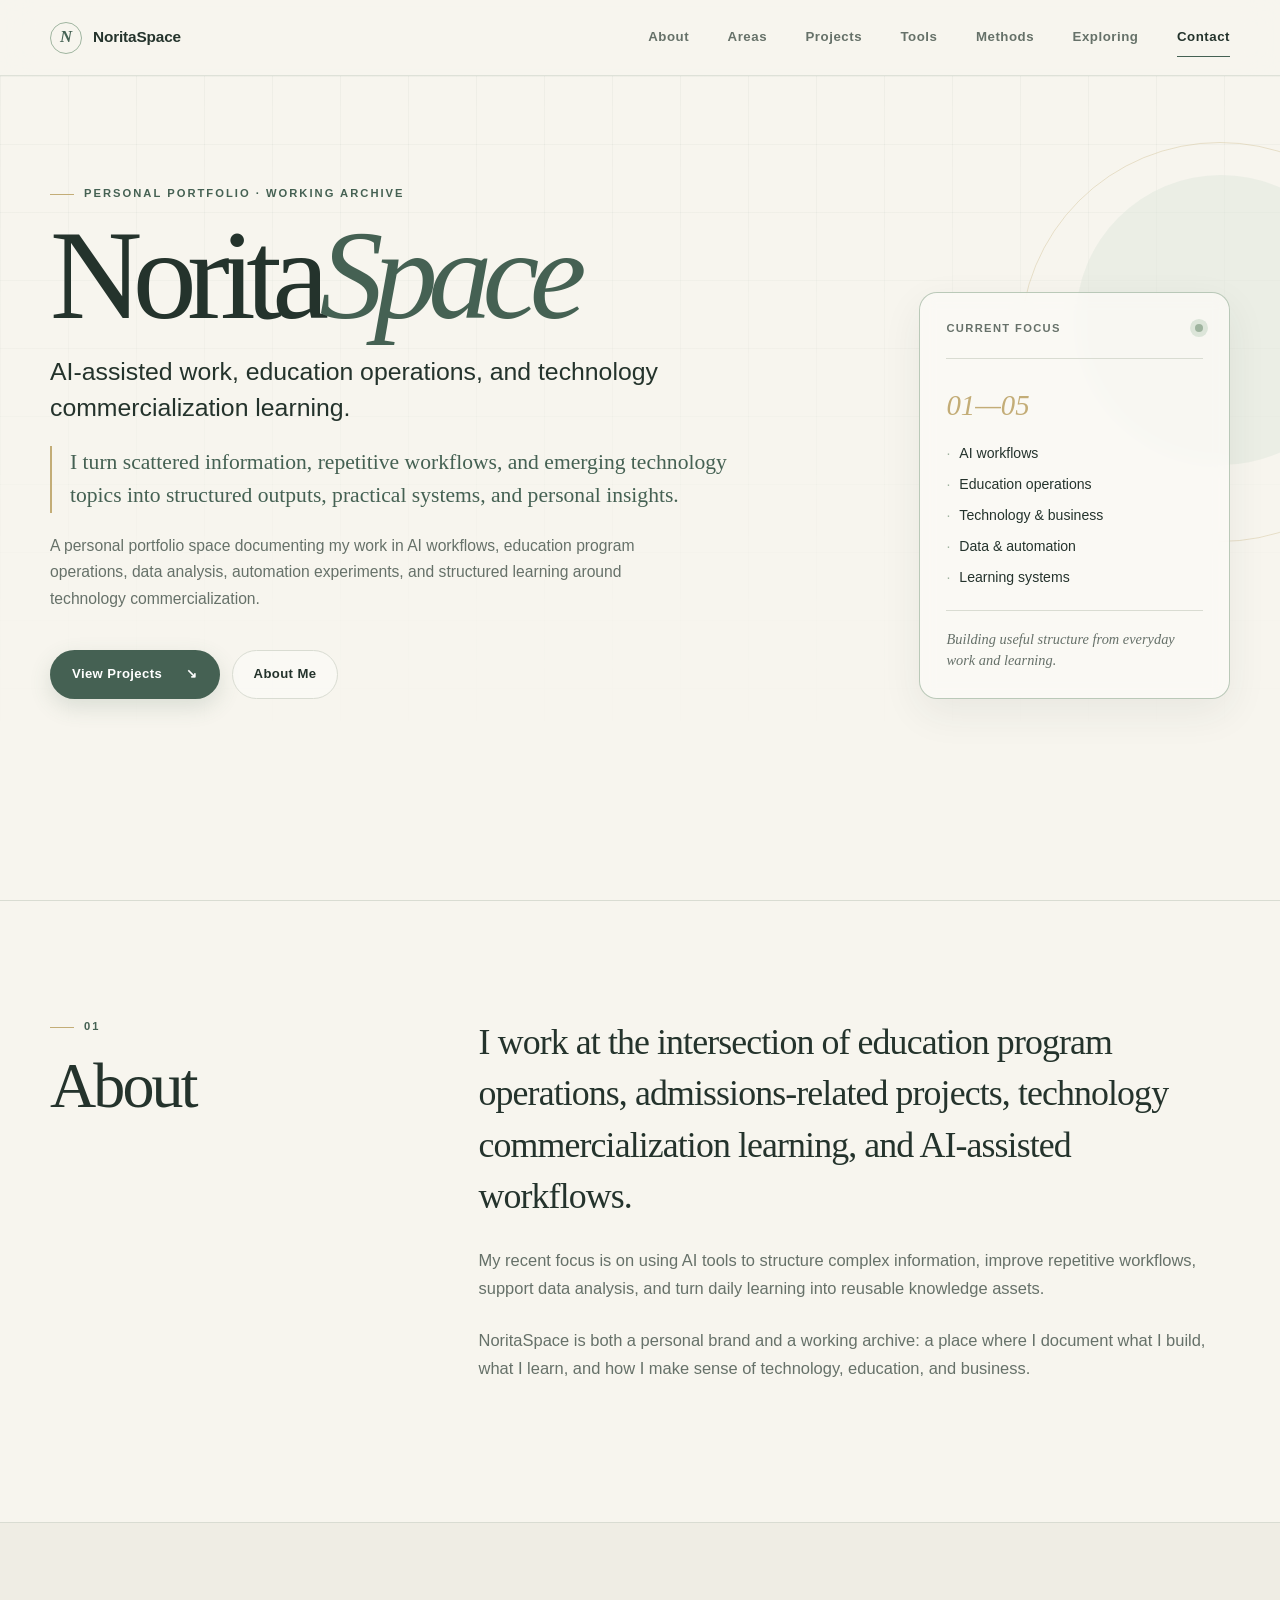
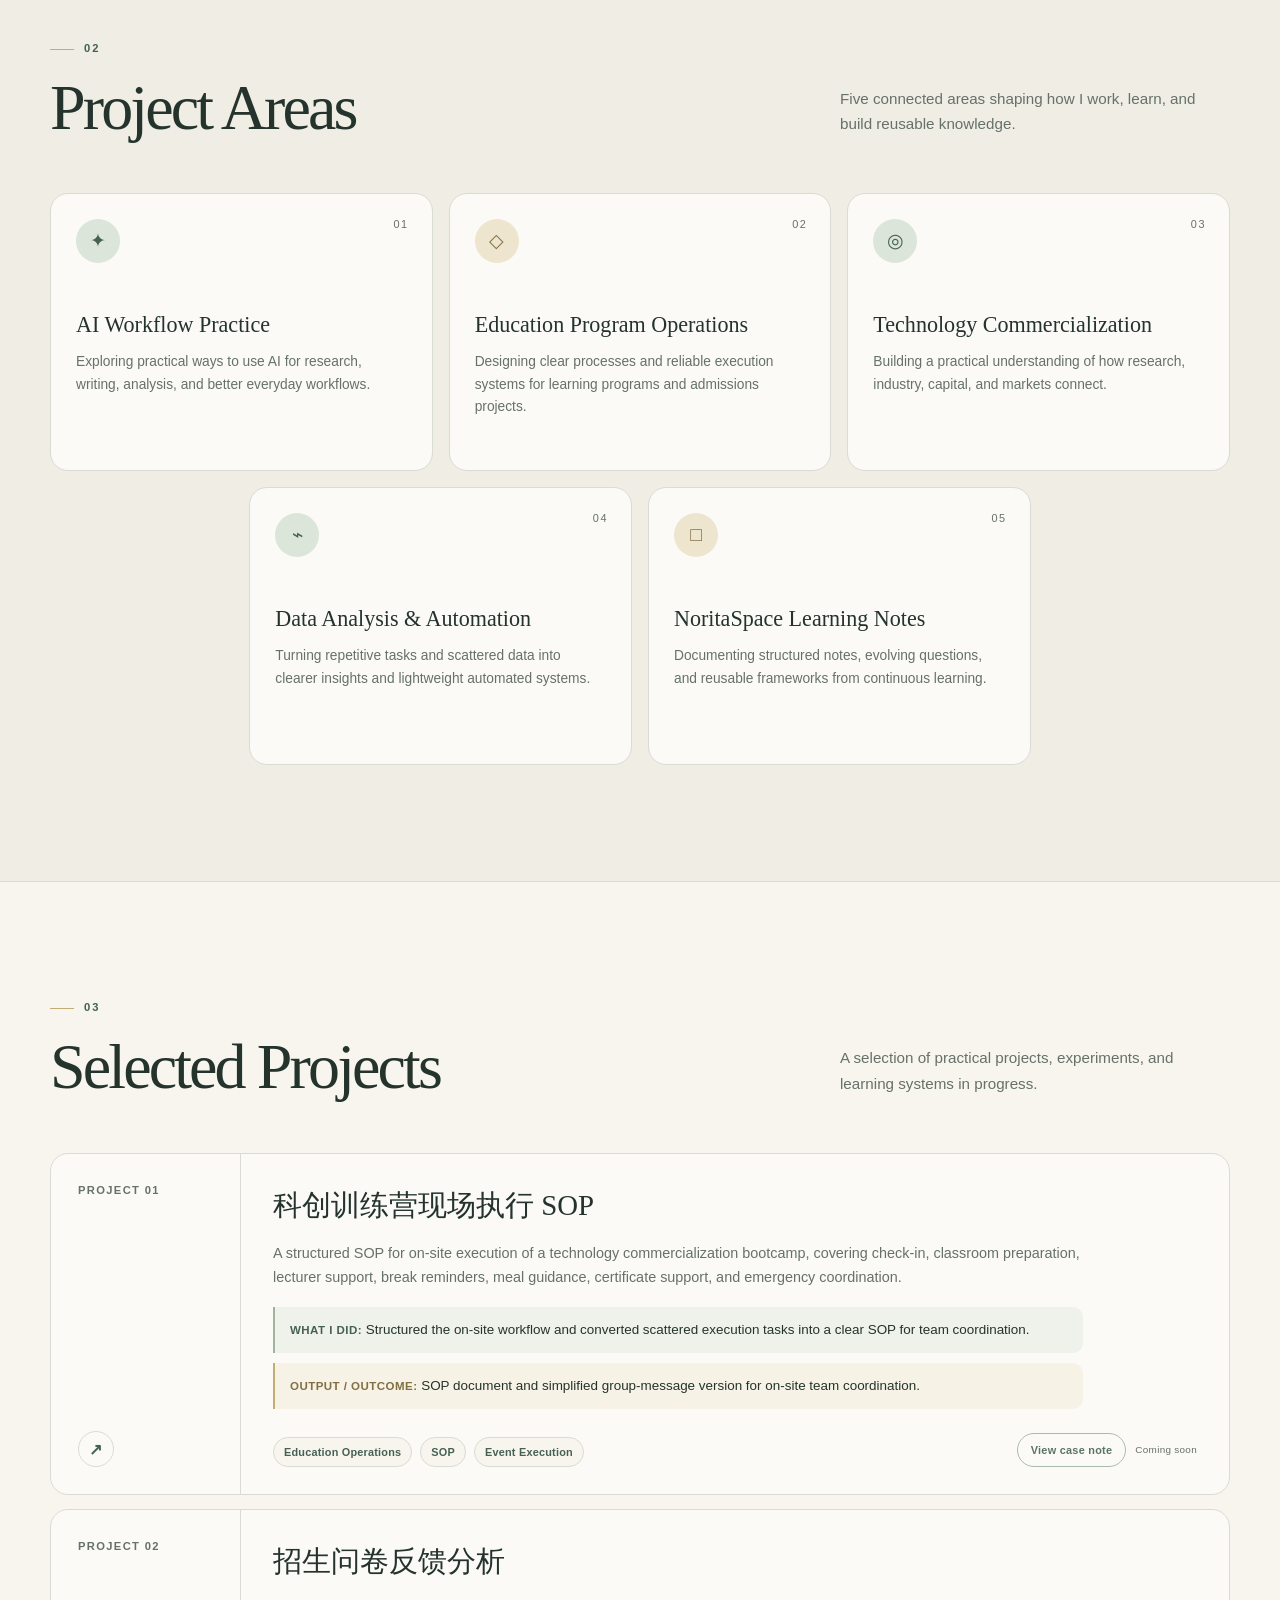
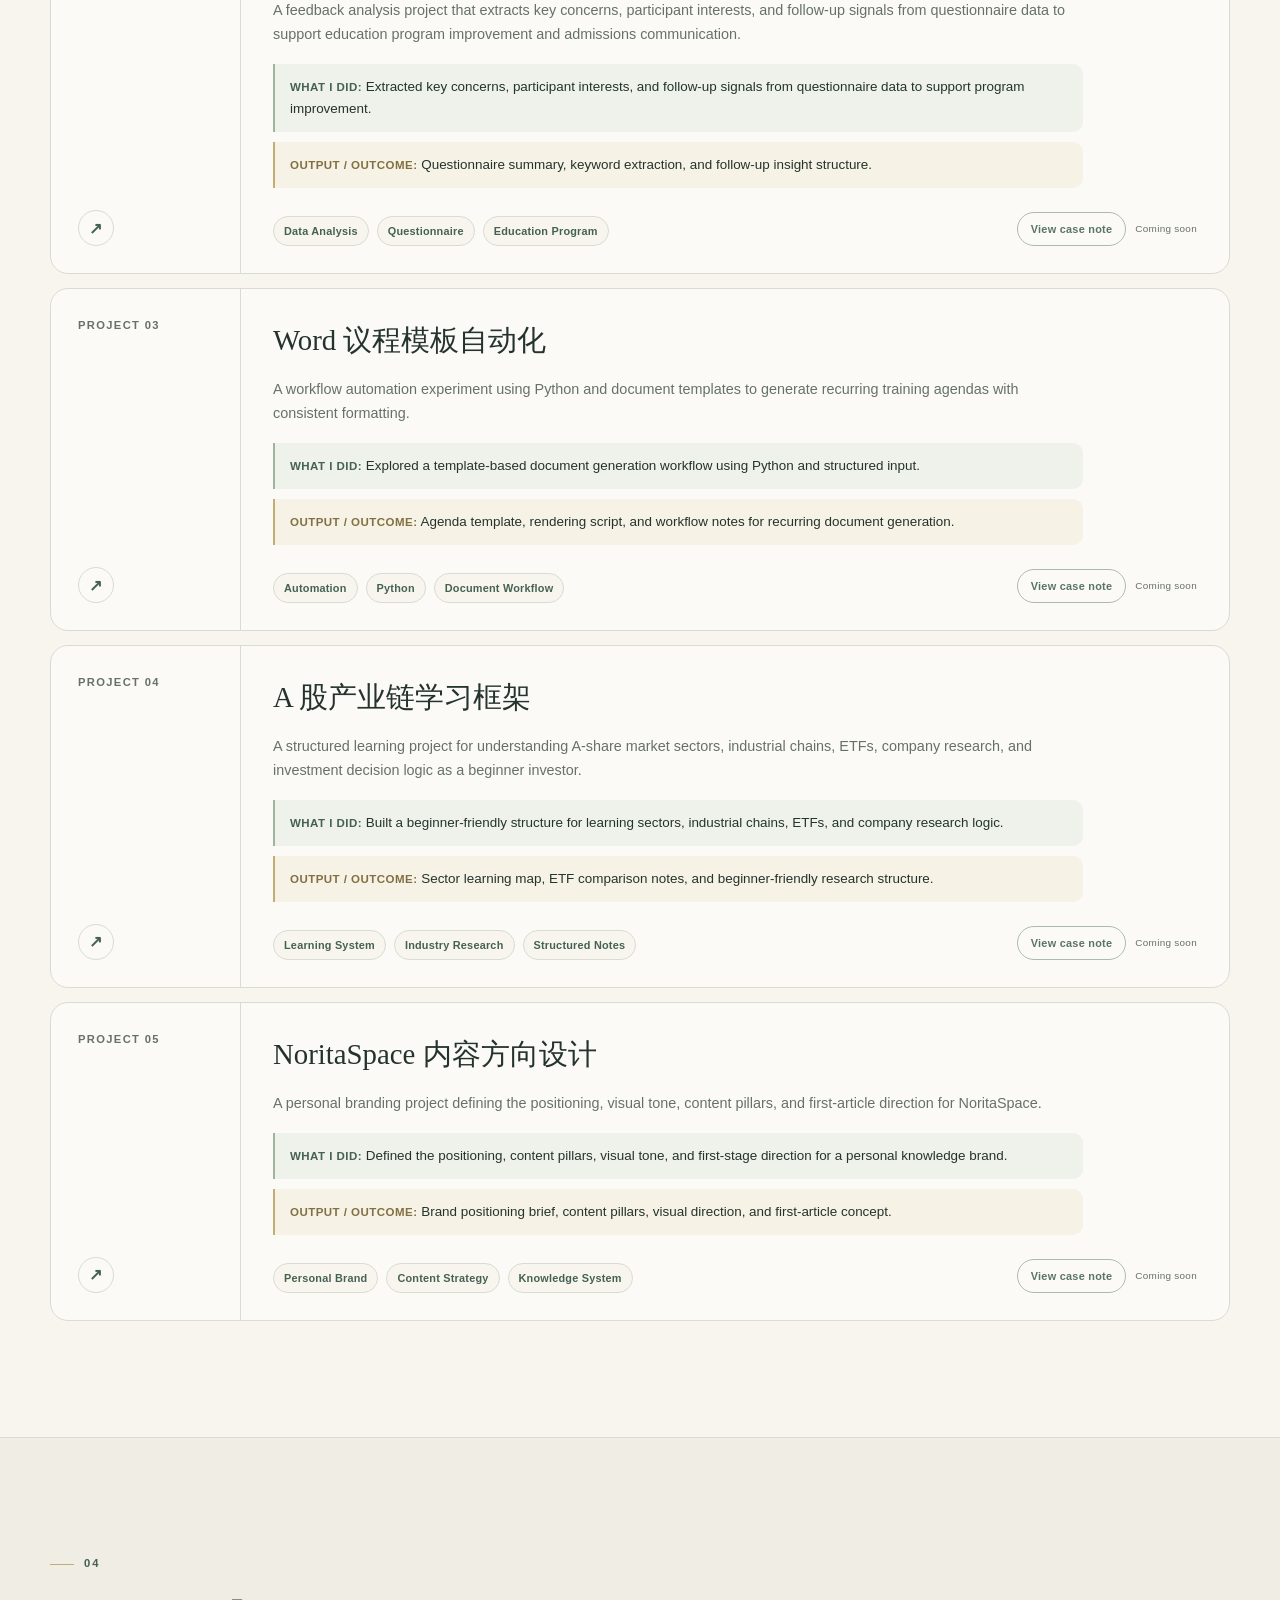
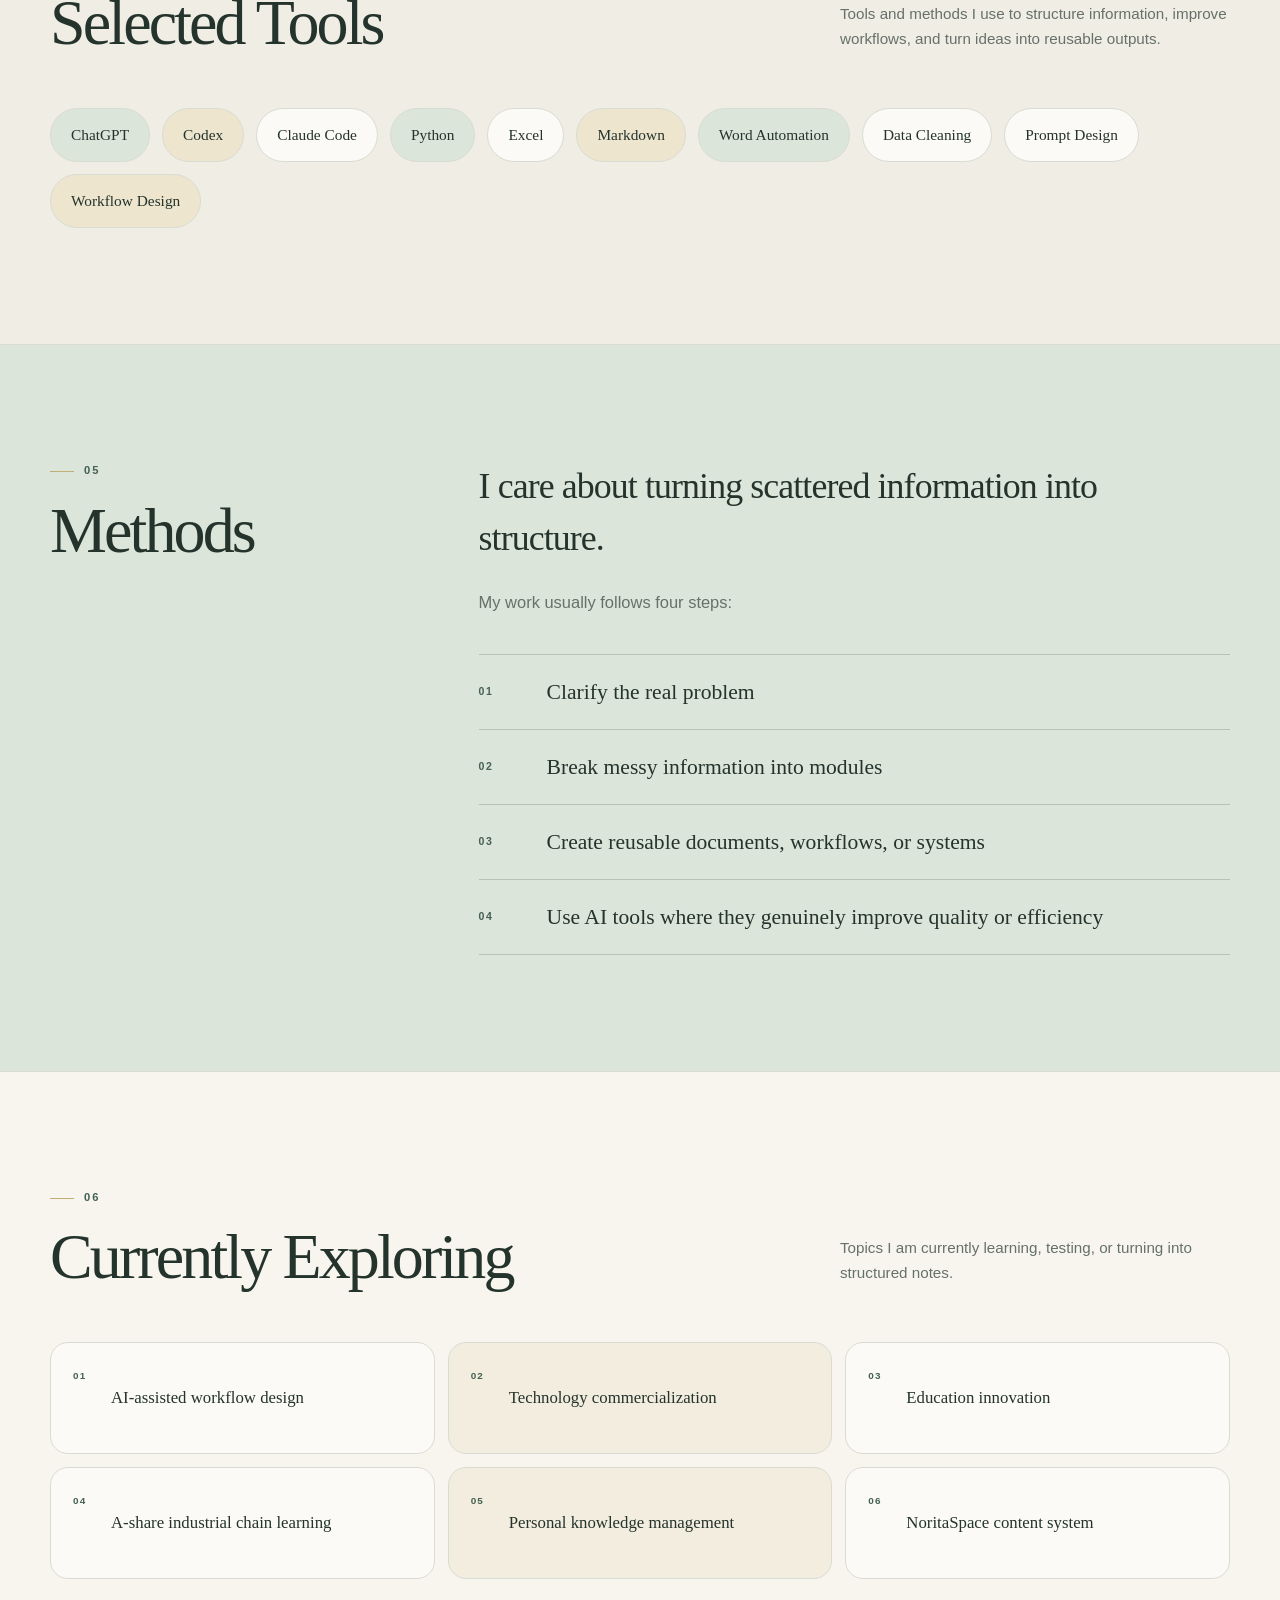
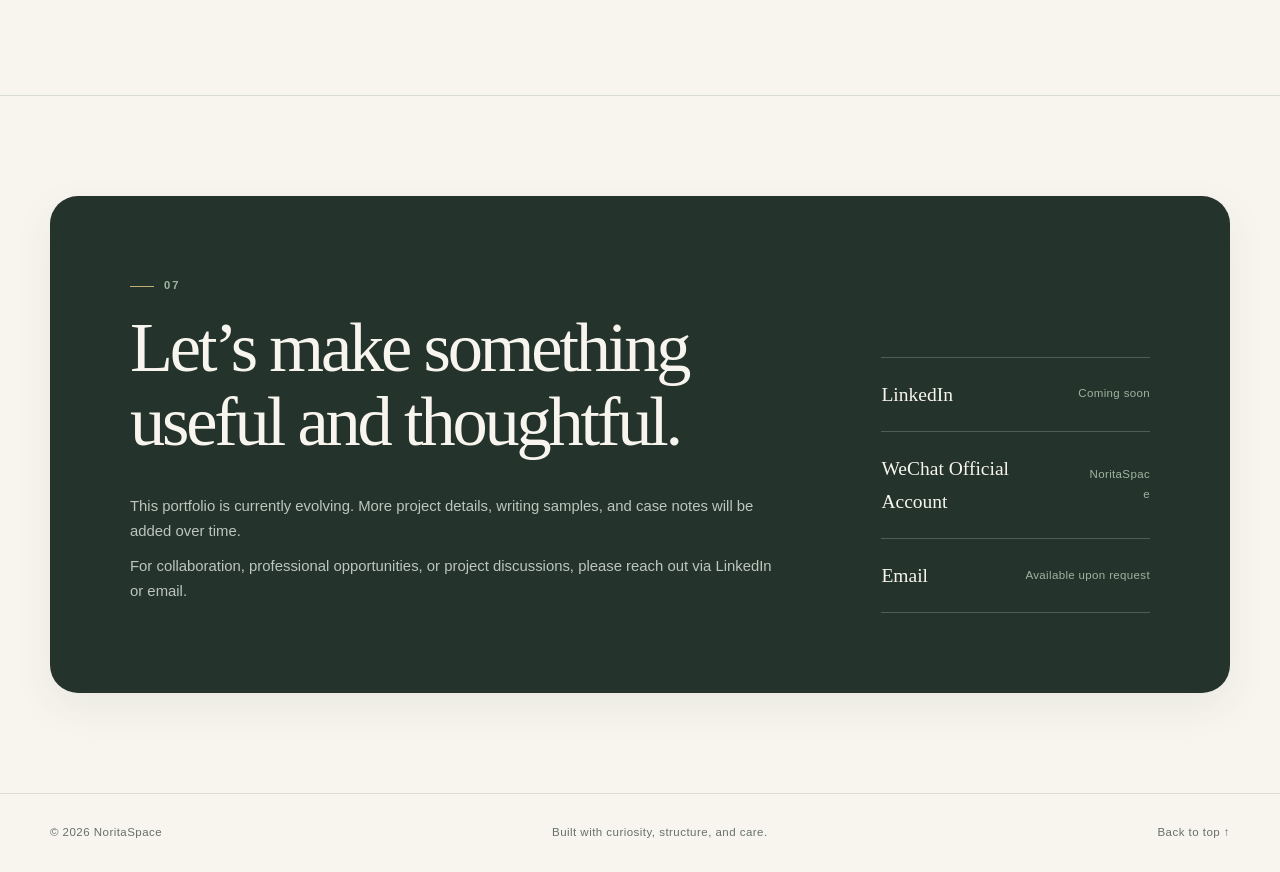
==== index.html @ c17b1f13 "Initial portfolio site" ====
<!DOCTYPE html>
<html lang="en">
<head>
  <meta charset="UTF-8">
  <meta name="viewport" content="width=device-width, initial-scale=1.0">
  <meta name="description" content="NoritaSpace is a personal portfolio website documenting AI-assisted workflows, education program operations, technology commercialization learning, data analysis, automation experiments, and structured personal learning.">

  <meta property="og:title" content="NoritaSpace | Personal Portfolio">
  <meta property="og:description" content="A personal portfolio space for AI-assisted workflows, education operations, technology commercialization learning, data analysis, and automation experiments.">
  <meta property="og:type" content="website">
  <!-- Add og:image here when a permanent social preview image is available. -->

  <meta name="twitter:card" content="summary">
  <meta name="twitter:title" content="NoritaSpace | Personal Portfolio">
  <meta name="twitter:description" content="A personal portfolio space for AI-assisted workflows, education operations, technology commercialization learning, data analysis, and automation experiments.">

  <title>NoritaSpace | Personal Portfolio</title>
  <link rel="icon" type="image/svg+xml" href="favicon.svg">
  <link rel="stylesheet" href="styles.css">
</head>
<body>
  <a class="skip-link" href="#main-content">Skip to content</a>

  <!-- Header / Navigation -->
  <header class="site-header" id="top">
    <div class="container nav-wrap">
      <a class="brand" href="#top" aria-label="NoritaSpace home">
        <span class="brand-mark" aria-hidden="true">N</span>
        <span>NoritaSpace</span>
      </a>

      <button class="nav-toggle" type="button" aria-expanded="false" aria-controls="site-nav">
        <span class="sr-only">Toggle navigation</span>
        <span></span><span></span><span></span>
      </button>

      <nav class="site-nav" id="site-nav" aria-label="Primary navigation">
        <a href="#about">About</a>
        <a href="#areas">Areas</a>
        <a href="#projects">Projects</a>
        <a href="#tools">Tools</a>
        <a href="#methods">Methods</a>
        <a href="#exploring">Exploring</a>
        <a href="#contact">Contact</a>
      </nav>
    </div>
  </header>

  <main id="main-content">
    <!-- Hero -->
    <section class="hero section-shell" aria-labelledby="hero-title">
      <div class="hero-decoration hero-decoration-one" aria-hidden="true"></div>
      <div class="hero-decoration hero-decoration-two" aria-hidden="true"></div>
      <div class="container hero-grid">
        <div class="hero-copy">
          <p class="eyebrow">Personal portfolio · Working archive</p>
          <h1 id="hero-title">Norita<span>Space</span></h1>
          <p class="hero-subtitle">AI-assisted work, education operations, and technology commercialization learning.</p>
          <p class="hero-statement">I turn scattered information, repetitive workflows, and emerging technology topics into structured outputs, practical systems, and personal insights.</p>
          <p class="hero-intro">A personal portfolio space documenting my work in AI workflows, education program operations, data analysis, automation experiments, and structured learning around technology commercialization.</p>
          <div class="hero-actions">
            <a class="button button-primary" href="#projects">View Projects <span aria-hidden="true">↘</span></a>
            <a class="button button-secondary" href="#about">About Me</a>
          </div>
        </div>

        <aside class="hero-note" aria-label="Current focus">
          <div class="note-topline">
            <span>Current focus</span>
            <span class="status-dot" aria-hidden="true"></span>
          </div>
          <p class="note-number">01—05</p>
          <div class="focus-list">
            <span>AI workflows</span>
            <span>Education operations</span>
            <span>Technology & business</span>
            <span>Data & automation</span>
            <span>Learning systems</span>
          </div>
          <p class="note-caption">Building useful structure from everyday work and learning.</p>
        </aside>
      </div>
    </section>

    <!-- About -->
    <section class="section section-about" id="about" aria-labelledby="about-title">
      <div class="container section-grid">
        <div class="section-heading">
          <p class="section-index">01</p>
          <h2 id="about-title">About</h2>
        </div>
        <div class="about-copy content-copy">
          <p class="lead">I work at the intersection of education program operations, admissions-related projects, technology commercialization learning, and AI-assisted workflows.</p>
          <p>My recent focus is on using AI tools to structure complex information, improve repetitive workflows, support data analysis, and turn daily learning into reusable knowledge assets.</p>
          <p>NoritaSpace is both a personal brand and a working archive: a place where I document what I build, what I learn, and how I make sense of technology, education, and business.</p>
        </div>
      </div>
    </section>

    <!-- Project Areas -->
    <section class="section section-tinted" id="areas" aria-labelledby="areas-title">
      <div class="container">
        <div class="section-heading section-heading-row">
          <div>
            <p class="section-index">02</p>
            <h2 id="areas-title">Project Areas</h2>
          </div>
          <p class="section-summary">Five connected areas shaping how I work, learn, and build reusable knowledge.</p>
        </div>

        <div class="area-grid">
          <article class="area-card">
            <span class="area-number">01</span>
            <div class="area-icon" aria-hidden="true">✦</div>
            <h3>AI Workflow Practice</h3>
            <p>Exploring practical ways to use AI for research, writing, analysis, and better everyday workflows.</p>
          </article>
          <article class="area-card">
            <span class="area-number">02</span>
            <div class="area-icon" aria-hidden="true">◇</div>
            <h3>Education Program Operations</h3>
            <p>Designing clear processes and reliable execution systems for learning programs and admissions projects.</p>
          </article>
          <article class="area-card">
            <span class="area-number">03</span>
            <div class="area-icon" aria-hidden="true">◎</div>
            <h3>Technology Commercialization</h3>
            <p>Building a practical understanding of how research, industry, capital, and markets connect.</p>
          </article>
          <article class="area-card">
            <span class="area-number">04</span>
            <div class="area-icon" aria-hidden="true">⌁</div>
            <h3>Data Analysis &amp; Automation</h3>
            <p>Turning repetitive tasks and scattered data into clearer insights and lightweight automated systems.</p>
          </article>
          <article class="area-card area-card-wide">
            <span class="area-number">05</span>
            <div class="area-icon" aria-hidden="true">□</div>
            <h3>NoritaSpace Learning Notes</h3>
            <p>Documenting structured notes, evolving questions, and reusable frameworks from continuous learning.</p>
          </article>
        </div>
      </div>
    </section>

    <!-- Selected Projects -->
    <section class="section" id="projects" aria-labelledby="projects-title">
      <div class="container">
        <div class="section-heading section-heading-row">
          <div>
            <p class="section-index">03</p>
            <h2 id="projects-title">Selected Projects</h2>
          </div>
          <p class="section-summary">A selection of practical projects, experiments, and learning systems in progress.</p>
        </div>

        <div class="project-list">
          <article class="project-card">
            <div class="project-meta">
              <span>Project 01</span>
              <span class="project-symbol" aria-hidden="true">↗</span>
            </div>
            <div class="project-body">
              <h3 lang="zh-CN">科创训练营现场执行 SOP</h3>
              <p>A structured SOP for on-site execution of a technology commercialization bootcamp, covering check-in, classroom preparation, lecturer support, break reminders, meal guidance, certificate support, and emergency coordination.</p>
              <p class="project-contribution"><strong>What I did:</strong> Structured the on-site workflow and converted scattered execution tasks into a clear SOP for team coordination.</p>
              <p class="project-outcome"><strong>Output / Outcome:</strong> SOP document and simplified group-message version for on-site team coordination.</p>
              <div class="project-footer">
                <ul class="tag-list" aria-label="Project tags">
                  <li>Education Operations</li><li>SOP</li><li>Event Execution</li>
                </ul>
                <div class="case-note-action">
                  <button class="case-note-link" type="button" disabled>View case note</button>
                  <span>Coming soon</span>
                </div>
              </div>
            </div>
          </article>

          <article class="project-card">
            <div class="project-meta">
              <span>Project 02</span>
              <span class="project-symbol" aria-hidden="true">↗</span>
            </div>
            <div class="project-body">
              <h3 lang="zh-CN">招生问卷反馈分析</h3>
              <p>A feedback analysis project that extracts key concerns, participant interests, and follow-up signals from questionnaire data to support education program improvement and admissions communication.</p>
              <p class="project-contribution"><strong>What I did:</strong> Extracted key concerns, participant interests, and follow-up signals from questionnaire data to support program improvement.</p>
              <p class="project-outcome"><strong>Output / Outcome:</strong> Questionnaire summary, keyword extraction, and follow-up insight structure.</p>
              <div class="project-footer">
                <ul class="tag-list" aria-label="Project tags">
                  <li>Data Analysis</li><li>Questionnaire</li><li>Education Program</li>
                </ul>
                <div class="case-note-action">
                  <button class="case-note-link" type="button" disabled>View case note</button>
                  <span>Coming soon</span>
                </div>
              </div>
            </div>
          </article>

          <article class="project-card">
            <div class="project-meta">
              <span>Project 03</span>
              <span class="project-symbol" aria-hidden="true">↗</span>
            </div>
            <div class="project-body">
              <h3 lang="zh-CN">Word 议程模板自动化</h3>
              <p>A workflow automation experiment using Python and document templates to generate recurring training agendas with consistent formatting.</p>
              <p class="project-contribution"><strong>What I did:</strong> Explored a template-based document generation workflow using Python and structured input.</p>
              <p class="project-outcome"><strong>Output / Outcome:</strong> Agenda template, rendering script, and workflow notes for recurring document generation.</p>
              <div class="project-footer">
                <ul class="tag-list" aria-label="Project tags">
                  <li>Automation</li><li>Python</li><li>Document Workflow</li>
                </ul>
                <div class="case-note-action">
                  <button class="case-note-link" type="button" disabled>View case note</button>
                  <span>Coming soon</span>
                </div>
              </div>
            </div>
          </article>

          <article class="project-card">
            <div class="project-meta">
              <span>Project 04</span>
              <span class="project-symbol" aria-hidden="true">↗</span>
            </div>
            <div class="project-body">
              <h3 lang="zh-CN">A 股产业链学习框架</h3>
              <p>A structured learning project for understanding A-share market sectors, industrial chains, ETFs, company research, and investment decision logic as a beginner investor.</p>
              <p class="project-contribution"><strong>What I did:</strong> Built a beginner-friendly structure for learning sectors, industrial chains, ETFs, and company research logic.</p>
              <p class="project-outcome"><strong>Output / Outcome:</strong> Sector learning map, ETF comparison notes, and beginner-friendly research structure.</p>
              <div class="project-footer">
                <ul class="tag-list" aria-label="Project tags">
                  <li>Learning System</li><li>Industry Research</li><li>Structured Notes</li>
                </ul>
                <div class="case-note-action">
                  <button class="case-note-link" type="button" disabled>View case note</button>
                  <span>Coming soon</span>
                </div>
              </div>
            </div>
          </article>

          <article class="project-card">
            <div class="project-meta">
              <span>Project 05</span>
              <span class="project-symbol" aria-hidden="true">↗</span>
            </div>
            <div class="project-body">
              <h3 lang="zh-CN">NoritaSpace 内容方向设计</h3>
              <p>A personal branding project defining the positioning, visual tone, content pillars, and first-article direction for NoritaSpace.</p>
              <p class="project-contribution"><strong>What I did:</strong> Defined the positioning, content pillars, visual tone, and first-stage direction for a personal knowledge brand.</p>
              <p class="project-outcome"><strong>Output / Outcome:</strong> Brand positioning brief, content pillars, visual direction, and first-article concept.</p>
              <div class="project-footer">
                <ul class="tag-list" aria-label="Project tags">
                  <li>Personal Brand</li><li>Content Strategy</li><li>Knowledge System</li>
                </ul>
                <div class="case-note-action">
                  <button class="case-note-link" type="button" disabled>View case note</button>
                  <span>Coming soon</span>
                </div>
              </div>
            </div>
          </article>
        </div>
      </div>
    </section>

    <!-- Selected Tools -->
    <section class="section section-tools" id="tools" aria-labelledby="tools-title">
      <div class="container">
        <div class="section-heading section-heading-row">
          <div>
            <p class="section-index">04</p>
            <h2 id="tools-title">Selected Tools</h2>
          </div>
          <p class="section-summary">Tools and methods I use to structure information, improve workflows, and turn ideas into reusable outputs.</p>
        </div>

        <ul class="tools-grid" aria-label="Selected tools and methods">
          <li>ChatGPT</li>
          <li>Codex</li>
          <li>Claude Code</li>
          <li>Python</li>
          <li>Excel</li>
          <li>Markdown</li>
          <li>Word Automation</li>
          <li>Data Cleaning</li>
          <li>Prompt Design</li>
          <li>Workflow Design</li>
        </ul>
      </div>
    </section>

    <!-- Methods -->
    <section class="section section-methods" id="methods" aria-labelledby="methods-title">
      <div class="container section-grid">
        <div class="section-heading">
          <p class="section-index">05</p>
          <h2 id="methods-title">Methods</h2>
        </div>
        <div>
          <div class="methods-intro content-copy">
            <p class="lead">I care about turning scattered information into structure.</p>
            <p>My work usually follows four steps:</p>
          </div>
          <ol class="method-list">
            <li><span class="method-number">01</span><span>Clarify the real problem</span></li>
            <li><span class="method-number">02</span><span>Break messy information into modules</span></li>
            <li><span class="method-number">03</span><span>Create reusable documents, workflows, or systems</span></li>
            <li><span class="method-number">04</span><span>Use AI tools where they genuinely improve quality or efficiency</span></li>
          </ol>
        </div>
      </div>
    </section>

    <!-- Currently Exploring -->
    <section class="section section-exploring" id="exploring" aria-labelledby="exploring-title">
      <div class="container">
        <div class="section-heading section-heading-row">
          <div>
            <p class="section-index">06</p>
            <h2 id="exploring-title">Currently Exploring</h2>
          </div>
          <p class="section-summary">Topics I am currently learning, testing, or turning into structured notes.</p>
        </div>

        <ul class="exploring-grid" aria-label="Topics currently being explored">
          <li><span aria-hidden="true">01</span>AI-assisted workflow design</li>
          <li><span aria-hidden="true">02</span>Technology commercialization</li>
          <li><span aria-hidden="true">03</span>Education innovation</li>
          <li><span aria-hidden="true">04</span>A-share industrial chain learning</li>
          <li><span aria-hidden="true">05</span>Personal knowledge management</li>
          <li><span aria-hidden="true">06</span>NoritaSpace content system</li>
        </ul>
      </div>
    </section>

    <!-- Contact -->
    <section class="section section-contact" id="contact" aria-labelledby="contact-title">
      <div class="container contact-card">
        <div class="contact-copy">
          <p class="section-index">07</p>
          <h2 id="contact-title">Let’s make something<br>useful and thoughtful.</h2>
          <p>This portfolio is currently evolving. More project details, writing samples, and case notes will be added over time.</p>
          <p>For collaboration, professional opportunities, or project discussions, please reach out via LinkedIn or email.</p>
        </div>
        <div class="contact-details" aria-label="Contact details">
          <div class="contact-detail">
            <span>LinkedIn</span><span>Coming soon</span>
          </div>
          <div class="contact-detail">
            <span>WeChat Official Account</span><span>NoritaSpace</span>
          </div>
          <div class="contact-detail">
            <span>Email</span><span>Available upon request</span>
          </div>
        </div>
      </div>
    </section>
  </main>

  <footer class="site-footer">
    <div class="container footer-inner">
      <p>© <span id="current-year"></span> NoritaSpace</p>
      <p>Built with curiosity, structure, and care.</p>
      <a href="#top">Back to top ↑</a>
    </div>
  </footer>

  <script src="script.js"></script>
</body>
</html>
---- styles.css ----
:root {
  --color-paper: #f7f5ee;
  --color-paper-deep: #efede4;
  --color-card: #fbfaf6;
  --color-ink: #24332c;
  --color-muted: #667169;
  --color-line: #d9dcd2;
  --color-green: #9fb49f;
  --color-green-soft: #dce5d9;
  --color-green-deep: #456153;
  --color-gold: #c3ad77;
  --color-gold-soft: #eee5cf;
  --color-white: #ffffff;
  --shadow-soft: 0 14px 40px rgba(45, 60, 50, 0.07);
  --shadow-hover: 0 20px 48px rgba(45, 60, 50, 0.12);
  --radius-sm: 10px;
  --radius-md: 18px;
  --radius-lg: 28px;
  --container: 1180px;
  --header-height: 76px;
  --font-sans: Inter, "Avenir Next", Avenir, "Segoe UI", "PingFang SC", "Microsoft YaHei", sans-serif;
  --font-serif: Georgia, "Times New Roman", "Songti SC", serif;
}

*,
*::before,
*::after {
  box-sizing: border-box;
}

html {
  scroll-behavior: smooth;
  scroll-padding-top: calc(var(--header-height) + 20px);
}

body {
  margin: 0;
  color: var(--color-ink);
  background: var(--color-paper);
  font-family: var(--font-sans);
  font-size: 16px;
  line-height: 1.7;
  -webkit-font-smoothing: antialiased;
}

body.nav-open {
  overflow: hidden;
}

a {
  color: inherit;
  text-decoration: none;
}

button,
a {
  -webkit-tap-highlight-color: transparent;
}

p,
h1,
h2,
h3 {
  margin-top: 0;
}

.container {
  width: min(calc(100% - 48px), var(--container));
  margin-inline: auto;
}

.sr-only {
  position: absolute;
  width: 1px;
  height: 1px;
  padding: 0;
  margin: -1px;
  overflow: hidden;
  clip: rect(0, 0, 0, 0);
  white-space: nowrap;
  border: 0;
}

.skip-link {
  position: fixed;
  z-index: 1000;
  top: 12px;
  left: 12px;
  padding: 10px 16px;
  border-radius: var(--radius-sm);
  background: var(--color-ink);
  color: var(--color-white);
  transform: translateY(-140%);
  transition: transform 180ms ease;
}

.skip-link:focus {
  transform: translateY(0);
}

/* Navigation */
.site-header {
  position: sticky;
  z-index: 100;
  top: 0;
  height: var(--header-height);
  border-bottom: 1px solid rgba(217, 220, 210, 0.8);
  background: rgba(247, 245, 238, 0.9);
  backdrop-filter: blur(16px);
}

.nav-wrap {
  display: flex;
  height: 100%;
  align-items: center;
  justify-content: space-between;
}

.brand {
  display: inline-flex;
  align-items: center;
  gap: 11px;
  font-size: 0.96rem;
  font-weight: 700;
  letter-spacing: -0.01em;
}

.brand-mark {
  display: grid;
  width: 32px;
  height: 32px;
  place-items: center;
  border: 1px solid var(--color-green);
  border-radius: 50%;
  color: var(--color-green-deep);
  font-family: var(--font-serif);
  font-size: 1.05rem;
  font-style: italic;
}

.site-nav {
  display: flex;
  align-items: center;
  gap: clamp(20px, 3vw, 40px);
}

.site-nav a {
  position: relative;
  color: var(--color-muted);
  font-size: 0.83rem;
  font-weight: 600;
  letter-spacing: 0.04em;
}

.site-nav a::after {
  position: absolute;
  right: 0;
  bottom: -8px;
  left: 0;
  height: 1px;
  background: var(--color-green-deep);
  content: "";
  transform: scaleX(0);
  transform-origin: right;
  transition: transform 180ms ease;
}

.site-nav a:hover,
.site-nav a.active {
  color: var(--color-ink);
}

.site-nav a:hover::after,
.site-nav a.active::after {
  transform: scaleX(1);
  transform-origin: left;
}

.nav-toggle {
  display: none;
  width: 42px;
  height: 42px;
  padding: 10px;
  border: 1px solid var(--color-line);
  border-radius: 50%;
  background: transparent;
  cursor: pointer;
}

.nav-toggle span:not(.sr-only) {
  display: block;
  width: 100%;
  height: 1px;
  margin: 5px 0;
  background: var(--color-ink);
  transition: transform 180ms ease, opacity 180ms ease;
}

/* Shared sections */
.section {
  padding: 116px 0;
  border-top: 1px solid var(--color-line);
}

.section-tinted {
  background: var(--color-paper-deep);
}

.section-grid {
  display: grid;
  grid-template-columns: minmax(180px, 0.8fr) minmax(0, 2fr);
  gap: clamp(60px, 10vw, 150px);
}

.section-heading {
  align-self: start;
}

.section-heading-row {
  display: flex;
  align-items: flex-end;
  justify-content: space-between;
  gap: 40px;
  margin-bottom: 52px;
}

.section-index,
.eyebrow {
  margin-bottom: 16px;
  color: var(--color-green-deep);
  font-size: 0.7rem;
  font-weight: 700;
  letter-spacing: 0.18em;
  text-transform: uppercase;
}

.section-index::before,
.eyebrow::before {
  display: inline-block;
  width: 24px;
  height: 1px;
  margin-right: 10px;
  background: var(--color-gold);
  content: "";
  vertical-align: middle;
}

h2 {
  margin-bottom: 0;
  font-family: var(--font-serif);
  font-size: clamp(2.4rem, 5vw, 4.4rem);
  font-weight: 400;
  letter-spacing: -0.045em;
  line-height: 1.05;
}

.section-summary {
  width: min(100%, 390px);
  margin-bottom: 4px;
  color: var(--color-muted);
  font-size: 0.95rem;
}

.content-copy {
  max-width: 780px;
}

.content-copy p {
  margin-bottom: 24px;
  color: var(--color-muted);
  font-size: 1.03rem;
}

.content-copy .lead {
  color: var(--color-ink);
  font-family: var(--font-serif);
  font-size: clamp(1.55rem, 2.8vw, 2.25rem);
  line-height: 1.43;
  letter-spacing: -0.025em;
}

/* Hero */
.hero {
  position: relative;
  min-height: calc(100vh - var(--header-height));
  overflow: hidden;
  padding: clamp(90px, 12vh, 145px) 0 100px;
}

.hero::before {
  position: absolute;
  inset: 0;
  background-image: linear-gradient(rgba(69, 97, 83, 0.045) 1px, transparent 1px), linear-gradient(90deg, rgba(69, 97, 83, 0.045) 1px, transparent 1px);
  background-size: 68px 68px;
  content: "";
  mask-image: linear-gradient(to bottom, black, transparent 82%);
  pointer-events: none;
}

.hero-grid {
  position: relative;
  display: grid;
  grid-template-columns: minmax(0, 1.7fr) minmax(290px, 0.7fr);
  gap: clamp(60px, 9vw, 130px);
  align-items: end;
}

.hero-copy {
  max-width: 790px;
}

.hero h1 {
  margin-bottom: 22px;
  font-family: var(--font-serif);
  font-size: clamp(4.2rem, 10vw, 8.4rem);
  font-weight: 400;
  letter-spacing: -0.075em;
  line-height: 0.88;
}

.hero h1 span {
  color: var(--color-green-deep);
  font-style: italic;
  font-weight: 400;
}

.hero-subtitle {
  max-width: 680px;
  margin-bottom: 20px;
  color: var(--color-ink);
  font-size: clamp(1.15rem, 2vw, 1.55rem);
  line-height: 1.45;
}

.hero-statement {
  max-width: 720px;
  margin-bottom: 20px;
  padding-left: 18px;
  border-left: 2px solid var(--color-gold);
  color: var(--color-green-deep);
  font-family: var(--font-serif);
  font-size: clamp(1.08rem, 1.8vw, 1.35rem);
  line-height: 1.55;
}

.hero-intro {
  max-width: 650px;
  margin-bottom: 38px;
  color: var(--color-muted);
  font-size: 0.98rem;
}

.hero-actions {
  display: flex;
  flex-wrap: wrap;
  gap: 12px;
}

.button {
  display: inline-flex;
  min-height: 48px;
  align-items: center;
  justify-content: center;
  gap: 24px;
  padding: 12px 21px;
  border: 1px solid transparent;
  border-radius: 999px;
  font-size: 0.82rem;
  font-weight: 700;
  letter-spacing: 0.03em;
  transition: transform 180ms ease, box-shadow 180ms ease, background-color 180ms ease;
}

.button:hover {
  transform: translateY(-2px);
}

.button-primary {
  background: var(--color-green-deep);
  color: var(--color-white);
  box-shadow: 0 8px 22px rgba(69, 97, 83, 0.16);
}

.button-primary:hover {
  box-shadow: 0 12px 28px rgba(69, 97, 83, 0.24);
}

.button-secondary {
  border-color: var(--color-line);
  background: rgba(255, 255, 255, 0.35);
}

.button-secondary:hover {
  background: var(--color-white);
}

.hero-note {
  position: relative;
  padding: 26px;
  border: 1px solid rgba(159, 180, 159, 0.7);
  border-radius: var(--radius-md);
  background: rgba(251, 250, 246, 0.78);
  box-shadow: var(--shadow-soft);
  backdrop-filter: blur(8px);
}

.note-topline {
  display: flex;
  align-items: center;
  justify-content: space-between;
  padding-bottom: 20px;
  border-bottom: 1px solid var(--color-line);
  color: var(--color-muted);
  font-size: 0.7rem;
  font-weight: 700;
  letter-spacing: 0.12em;
  text-transform: uppercase;
}

.status-dot {
  width: 8px;
  height: 8px;
  border-radius: 50%;
  background: var(--color-green);
  box-shadow: 0 0 0 5px var(--color-green-soft);
}

.note-number {
  margin: 22px 0 12px;
  color: var(--color-gold);
  font-family: var(--font-serif);
  font-size: 1.8rem;
  font-style: italic;
}

.focus-list {
  display: grid;
  gap: 7px;
  color: var(--color-ink);
  font-size: 0.88rem;
}

.focus-list span::before {
  margin-right: 9px;
  color: var(--color-green);
  content: "·";
}

.note-caption {
  margin: 20px 0 0;
  padding-top: 18px;
  border-top: 1px solid var(--color-line);
  color: var(--color-muted);
  font-family: var(--font-serif);
  font-size: 0.9rem;
  font-style: italic;
  line-height: 1.5;
}

.hero-decoration {
  position: absolute;
  border-radius: 50%;
  pointer-events: none;
}

.hero-decoration-one {
  top: 8%;
  right: -140px;
  width: 400px;
  height: 400px;
  border: 1px solid rgba(195, 173, 119, 0.32);
}

.hero-decoration-two {
  top: 12%;
  right: -86px;
  width: 290px;
  height: 290px;
  background: rgba(220, 229, 217, 0.45);
}

/* Area cards */
.area-grid {
  display: grid;
  grid-template-columns: repeat(6, 1fr);
  gap: 16px;
}

.area-card {
  position: relative;
  min-height: 278px;
  grid-column: span 2;
  padding: 25px;
  border: 1px solid var(--color-line);
  border-radius: var(--radius-md);
  background: var(--color-card);
  transition: transform 200ms ease, box-shadow 200ms ease, border-color 200ms ease;
}

.area-card:nth-child(4) {
  grid-column: 2 / span 2;
}

.area-card-wide {
  grid-column: span 2;
}

.area-card:hover {
  border-color: var(--color-green);
  box-shadow: var(--shadow-hover);
  transform: translateY(-4px);
}

.area-number {
  position: absolute;
  top: 21px;
  right: 23px;
  color: var(--color-muted);
  font-size: 0.68rem;
  letter-spacing: 0.14em;
}

.area-icon {
  display: grid;
  width: 44px;
  height: 44px;
  margin-bottom: 48px;
  place-items: center;
  border-radius: 50%;
  background: var(--color-green-soft);
  color: var(--color-green-deep);
  font-family: var(--font-serif);
  font-size: 1.2rem;
}

.area-card:nth-child(2) .area-icon,
.area-card:nth-child(5) .area-icon {
  background: var(--color-gold-soft);
  color: #826f42;
}

.area-card h3 {
  margin-bottom: 12px;
  font-family: var(--font-serif);
  font-size: 1.38rem;
  font-weight: 400;
  line-height: 1.25;
}

.area-card p {
  margin-bottom: 0;
  color: var(--color-muted);
  font-size: 0.86rem;
  line-height: 1.65;
}

/* Project cards */
.project-list {
  display: grid;
  gap: 14px;
}

.project-card {
  display: grid;
  grid-template-columns: 190px minmax(0, 1fr);
  min-height: 220px;
  overflow: hidden;
  border: 1px solid var(--color-line);
  border-radius: var(--radius-md);
  background: var(--color-card);
  transition: transform 200ms ease, box-shadow 200ms ease, border-color 200ms ease;
}

.project-card:hover {
  border-color: var(--color-green);
  box-shadow: var(--shadow-hover);
  transform: translateY(-3px);
}

.project-meta {
  display: flex;
  flex-direction: column;
  justify-content: space-between;
  padding: 27px;
  border-right: 1px solid var(--color-line);
  color: var(--color-muted);
  font-size: 0.7rem;
  font-weight: 700;
  letter-spacing: 0.12em;
  text-transform: uppercase;
}

.project-symbol {
  display: grid;
  width: 36px;
  height: 36px;
  place-items: center;
  border: 1px solid var(--color-line);
  border-radius: 50%;
  color: var(--color-green-deep);
  font-size: 1rem;
  transition: background-color 180ms ease, color 180ms ease;
}

.project-card:hover .project-symbol {
  background: var(--color-green-deep);
  color: var(--color-white);
}

.project-body {
  min-width: 0;
  padding: 27px 32px;
}

.project-body h3 {
  margin-bottom: 13px;
  font-family: var(--font-serif);
  font-size: clamp(1.35rem, 2.5vw, 1.8rem);
  font-weight: 400;
}

.project-body p {
  max-width: 810px;
  margin-bottom: 17px;
  color: var(--color-muted);
  font-size: 0.9rem;
  line-height: 1.65;
}

.project-body .project-contribution {
  margin-bottom: 10px;
  padding: 12px 15px;
  border-left: 2px solid var(--color-green);
  border-radius: 0 var(--radius-sm) var(--radius-sm) 0;
  background: rgba(220, 229, 217, 0.42);
  color: var(--color-ink);
  font-size: 0.84rem;
}

.project-contribution strong {
  color: var(--color-green-deep);
  font-size: 0.72rem;
  letter-spacing: 0.04em;
  text-transform: uppercase;
}

.project-body .project-outcome {
  margin-bottom: 24px;
  padding: 12px 15px;
  border-left: 2px solid var(--color-gold);
  border-radius: 0 var(--radius-sm) var(--radius-sm) 0;
  background: rgba(238, 229, 207, 0.42);
  color: var(--color-ink);
  font-size: 0.84rem;
}

.project-outcome strong {
  color: #826f42;
  font-size: 0.72rem;
  letter-spacing: 0.04em;
  text-transform: uppercase;
}

.project-footer {
  display: flex;
  align-items: flex-end;
  justify-content: space-between;
  gap: 22px;
}

.tag-list {
  display: flex;
  flex-wrap: wrap;
  gap: 8px;
  margin: 0;
  padding: 0;
  list-style: none;
}

.tag-list li {
  padding: 5px 10px;
  border: 1px solid var(--color-line);
  border-radius: 999px;
  background: var(--color-paper);
  color: var(--color-green-deep);
  font-size: 0.68rem;
  font-weight: 600;
  letter-spacing: 0.02em;
}

.case-note-action {
  display: flex;
  flex: 0 0 auto;
  align-items: center;
  gap: 9px;
}

.case-note-link {
  display: inline-flex;
  min-height: 34px;
  align-items: center;
  padding: 6px 13px;
  border: 1px solid var(--color-green);
  border-radius: 999px;
  background: transparent;
  color: var(--color-green-deep);
  cursor: not-allowed;
  font-family: inherit;
  font-size: 0.68rem;
  font-weight: 700;
  letter-spacing: 0.025em;
  opacity: 0.88;
  transition: background-color 180ms ease, border-color 180ms ease;
}

.case-note-link:disabled:hover {
  border-color: var(--color-green);
  background: rgba(220, 229, 217, 0.32);
}

.case-note-action span {
  color: var(--color-muted);
  font-size: 0.62rem;
  letter-spacing: 0.03em;
}

/* Selected tools */
.section-tools {
  background: var(--color-paper-deep);
}

.tools-grid {
  display: flex;
  flex-wrap: wrap;
  gap: 12px;
  margin: 0;
  padding: 0;
  list-style: none;
}

.tools-grid li {
  padding: 13px 20px;
  border: 1px solid var(--color-line);
  border-radius: 999px;
  background: var(--color-card);
  color: var(--color-ink);
  font-family: var(--font-serif);
  font-size: 0.96rem;
}

.tools-grid li:nth-child(3n + 1) {
  background: var(--color-green-soft);
}

.tools-grid li:nth-child(4n + 2) {
  background: var(--color-gold-soft);
}

/* Methods */
.section-methods {
  background: var(--color-green-soft);
}

.methods-intro {
  margin-bottom: 38px;
}

.method-list {
  margin: 0;
  padding: 0;
  border-top: 1px solid rgba(69, 97, 83, 0.25);
  list-style: none;
  counter-reset: steps;
}

.method-list li {
  display: grid;
  grid-template-columns: 68px 1fr;
  align-items: center;
  min-height: 75px;
  border-bottom: 1px solid rgba(69, 97, 83, 0.25);
  font-family: var(--font-serif);
  font-size: clamp(1.05rem, 2vw, 1.35rem);
}

.method-number {
  color: var(--color-green-deep);
  font-family: var(--font-sans);
  font-size: 0.66rem;
  font-weight: 700;
  letter-spacing: 0.14em;
}

/* Currently exploring */
.section-exploring {
  background: var(--color-paper);
}

.exploring-grid {
  display: grid;
  grid-template-columns: repeat(3, minmax(0, 1fr));
  gap: 13px;
  margin: 0;
  padding: 0;
  list-style: none;
}

.exploring-grid li {
  display: grid;
  min-height: 112px;
  grid-template-columns: 38px minmax(0, 1fr);
  align-items: center;
  padding: 22px;
  border: 1px solid var(--color-line);
  border-radius: var(--radius-md);
  background: var(--color-card);
  color: var(--color-ink);
  font-family: var(--font-serif);
  font-size: 1.05rem;
  line-height: 1.4;
}

.exploring-grid li:nth-child(2),
.exploring-grid li:nth-child(5) {
  background: rgba(238, 229, 207, 0.5);
}

.exploring-grid span {
  align-self: start;
  padding-top: 4px;
  color: var(--color-green-deep);
  font-family: var(--font-sans);
  font-size: 0.62rem;
  font-weight: 700;
  letter-spacing: 0.12em;
}

/* Contact */
.section-contact {
  padding: 100px 0;
}

.contact-card {
  display: grid;
  grid-template-columns: minmax(0, 1.5fr) minmax(260px, 0.6fr);
  gap: 80px;
  padding: clamp(38px, 7vw, 80px);
  border-radius: var(--radius-lg);
  background: var(--color-ink);
  color: var(--color-paper);
  box-shadow: var(--shadow-soft);
}

.contact-copy h2 {
  margin-bottom: 35px;
  font-size: clamp(2.4rem, 5.5vw, 4.7rem);
}

.contact-copy,
.contact-details {
  min-width: 0;
}

.contact-copy .section-index {
  color: var(--color-green);
}

.contact-copy p:not(.section-index) {
  max-width: 650px;
  margin-bottom: 9px;
  color: #bdc5bf;
  font-size: 0.93rem;
}

.contact-details {
  display: flex;
  flex-direction: column;
  align-self: end;
  border-top: 1px solid rgba(255, 255, 255, 0.2);
}

.contact-detail {
  display: flex;
  align-items: center;
  justify-content: space-between;
  gap: 24px;
  padding: 20px 0;
  border-bottom: 1px solid rgba(255, 255, 255, 0.2);
  font-family: var(--font-serif);
  font-size: 1.22rem;
}

.contact-detail span:last-child {
  overflow-wrap: anywhere;
  color: var(--color-green);
  font-family: var(--font-sans);
  font-size: 0.72rem;
  letter-spacing: 0.03em;
  text-align: right;
}

/* Footer */
.site-footer {
  padding: 29px 0;
  border-top: 1px solid var(--color-line);
}

.footer-inner {
  display: flex;
  align-items: center;
  justify-content: space-between;
  gap: 20px;
  color: var(--color-muted);
  font-size: 0.72rem;
  letter-spacing: 0.04em;
}

.footer-inner p {
  margin: 0;
}

.footer-inner a:hover {
  color: var(--color-ink);
}

/* Responsive layout */
@media (max-width: 900px) {
  :root {
    --header-height: 68px;
  }

  .hero-grid,
  .section-grid,
  .contact-card {
    grid-template-columns: 1fr;
  }

  .hero {
    min-height: auto;
  }

  .hero-note {
    max-width: 520px;
  }

  .section-grid,
  .contact-card {
    gap: 45px;
  }

  .area-card,
  .area-card:nth-child(4),
  .area-card-wide {
    grid-column: span 3;
  }

  .contact-details {
    max-width: 440px;
  }

  .exploring-grid {
    grid-template-columns: repeat(2, minmax(0, 1fr));
  }
}

@media (max-width: 820px) {
  .container {
    width: min(calc(100% - 32px), var(--container));
  }

  .section {
    padding: 82px 0;
  }

  .nav-toggle {
    display: block;
  }

  .nav-toggle[aria-expanded="true"] span:nth-of-type(2) {
    transform: translateY(6px) rotate(45deg);
  }

  .nav-toggle[aria-expanded="true"] span:nth-of-type(3) {
    opacity: 0;
  }

  .nav-toggle[aria-expanded="true"] span:nth-of-type(4) {
    transform: translateY(-6px) rotate(-45deg);
  }

  .site-nav {
    position: fixed;
    inset: var(--header-height) 0 auto;
    display: grid;
    padding: 18px 16px 28px;
    border-bottom: 1px solid var(--color-line);
    background: var(--color-paper);
    box-shadow: var(--shadow-soft);
    opacity: 0;
    pointer-events: none;
    transform: translateY(-8px);
    transition: opacity 180ms ease, transform 180ms ease;
  }

  .site-nav.open {
    opacity: 1;
    pointer-events: auto;
    transform: translateY(0);
  }

  .site-nav a {
    padding: 11px 8px;
    font-size: 0.9rem;
  }

  .site-nav a::after {
    display: none;
  }

  .hero {
    padding: 78px 0 72px;
  }

  .hero-grid {
    gap: 54px;
  }

  .hero h1 {
    font-size: clamp(3.7rem, 18vw, 5.3rem);
  }

  .hero-subtitle {
    font-size: 1.12rem;
  }

  .hero-decoration-one {
    right: -250px;
  }

  .hero-decoration-two {
    right: -200px;
  }

  .section-heading-row {
    display: block;
    margin-bottom: 38px;
  }

  .section-summary {
    margin-top: 20px;
  }

  .area-grid {
    grid-template-columns: 1fr;
  }

  .area-card,
  .area-card:nth-child(4),
  .area-card-wide {
    min-height: 245px;
    grid-column: auto;
  }

  .area-icon {
    margin-bottom: 36px;
  }

  .project-card {
    grid-template-columns: 1fr;
  }

  .project-meta {
    flex-direction: row;
    align-items: center;
    padding: 18px 21px;
    border-right: 0;
    border-bottom: 1px solid var(--color-line);
  }

  .project-body {
    padding: 23px 21px 26px;
  }

  .project-footer {
    align-items: flex-start;
    flex-direction: column;
  }

  .exploring-grid {
    grid-template-columns: 1fr;
  }

  .exploring-grid li {
    min-height: 92px;
  }

  .contact-card {
    padding: 42px 25px;
  }

  .contact-copy h2 br {
    display: none;
  }

  .contact-detail {
    align-items: flex-start;
    flex-direction: column;
    gap: 4px;
  }

  .contact-detail span:last-child {
    text-align: left;
  }

  .footer-inner {
    flex-direction: column;
    align-items: flex-start;
    gap: 6px;
  }
}

@media (max-width: 420px) {
  .hero-actions {
    align-items: stretch;
    flex-direction: column;
  }

  .button {
    width: 100%;
  }

  .method-list li {
    grid-template-columns: 46px 1fr;
    min-height: 84px;
  }
}

@media (prefers-reduced-motion: reduce) {
  html {
    scroll-behavior: auto;
  }

  *,
  *::before,
  *::after {
    scroll-behavior: auto !important;
    transition-duration: 0.01ms !important;
  }
}
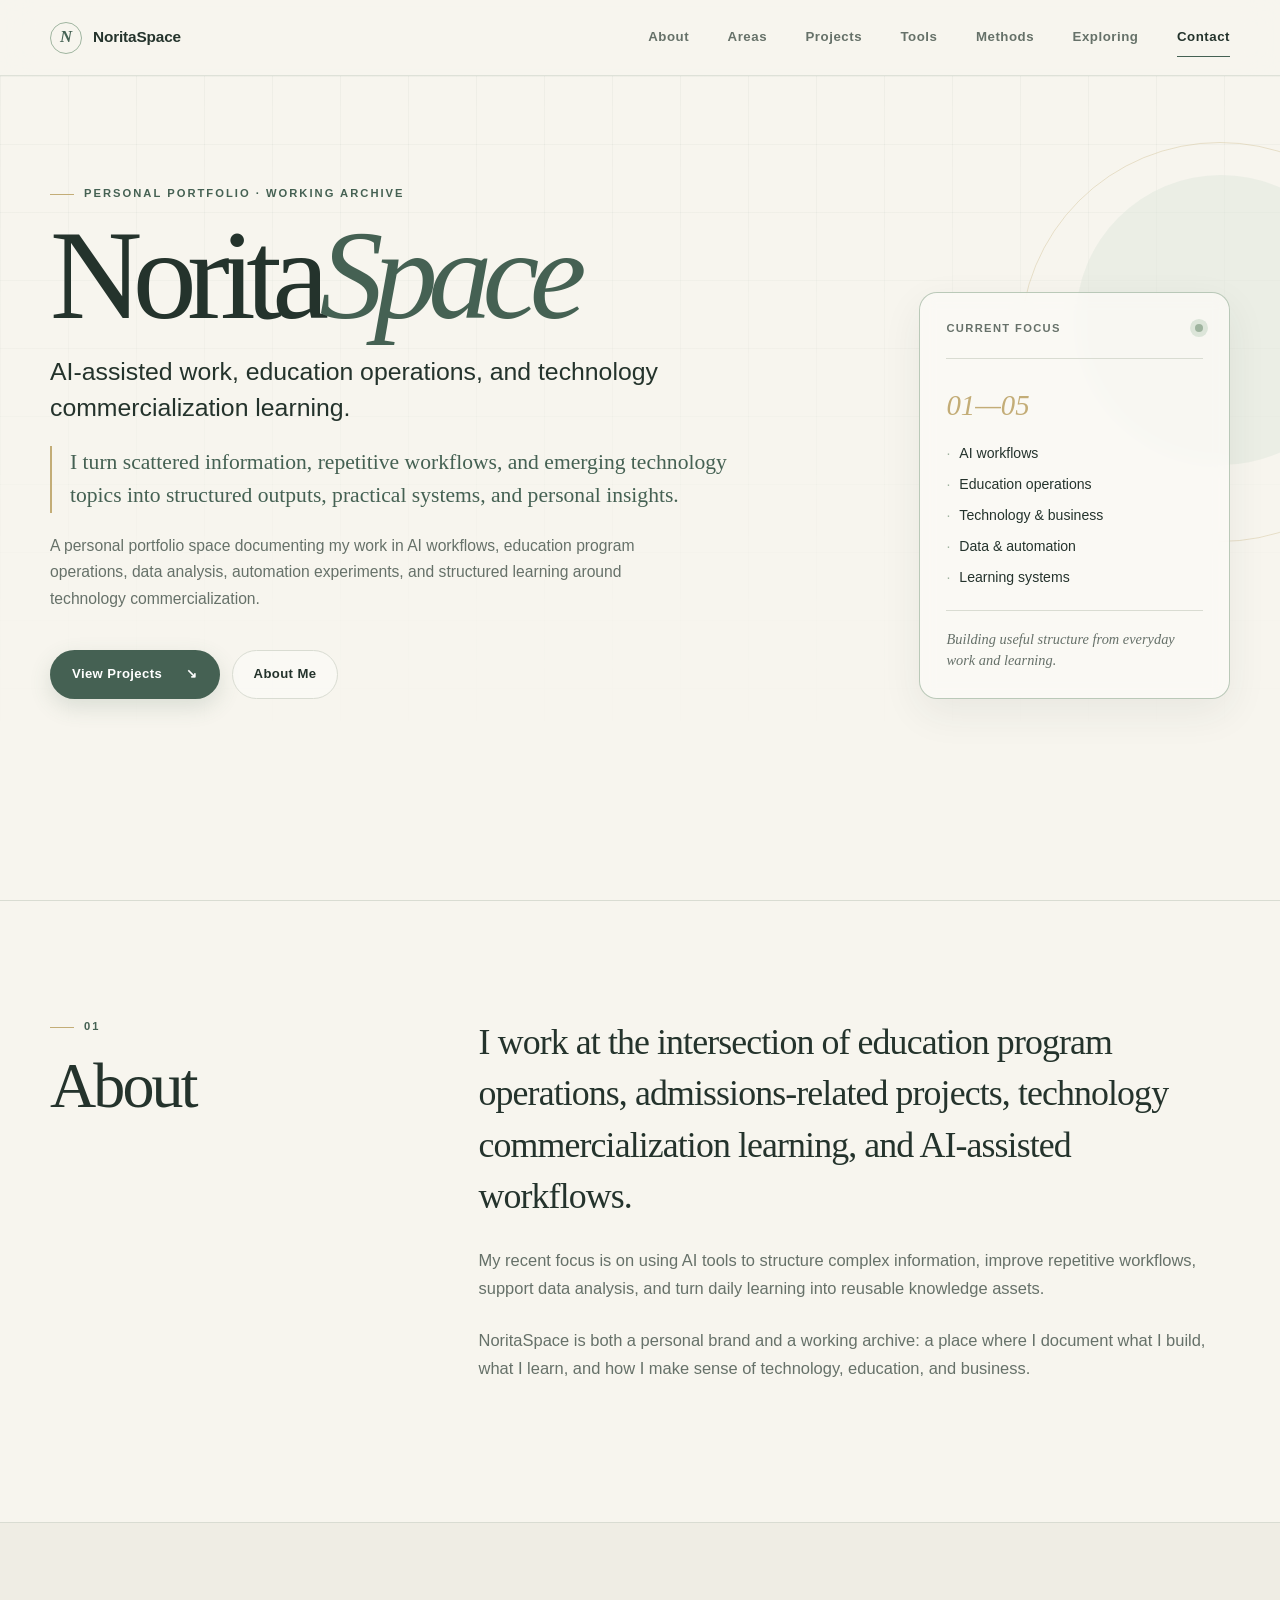
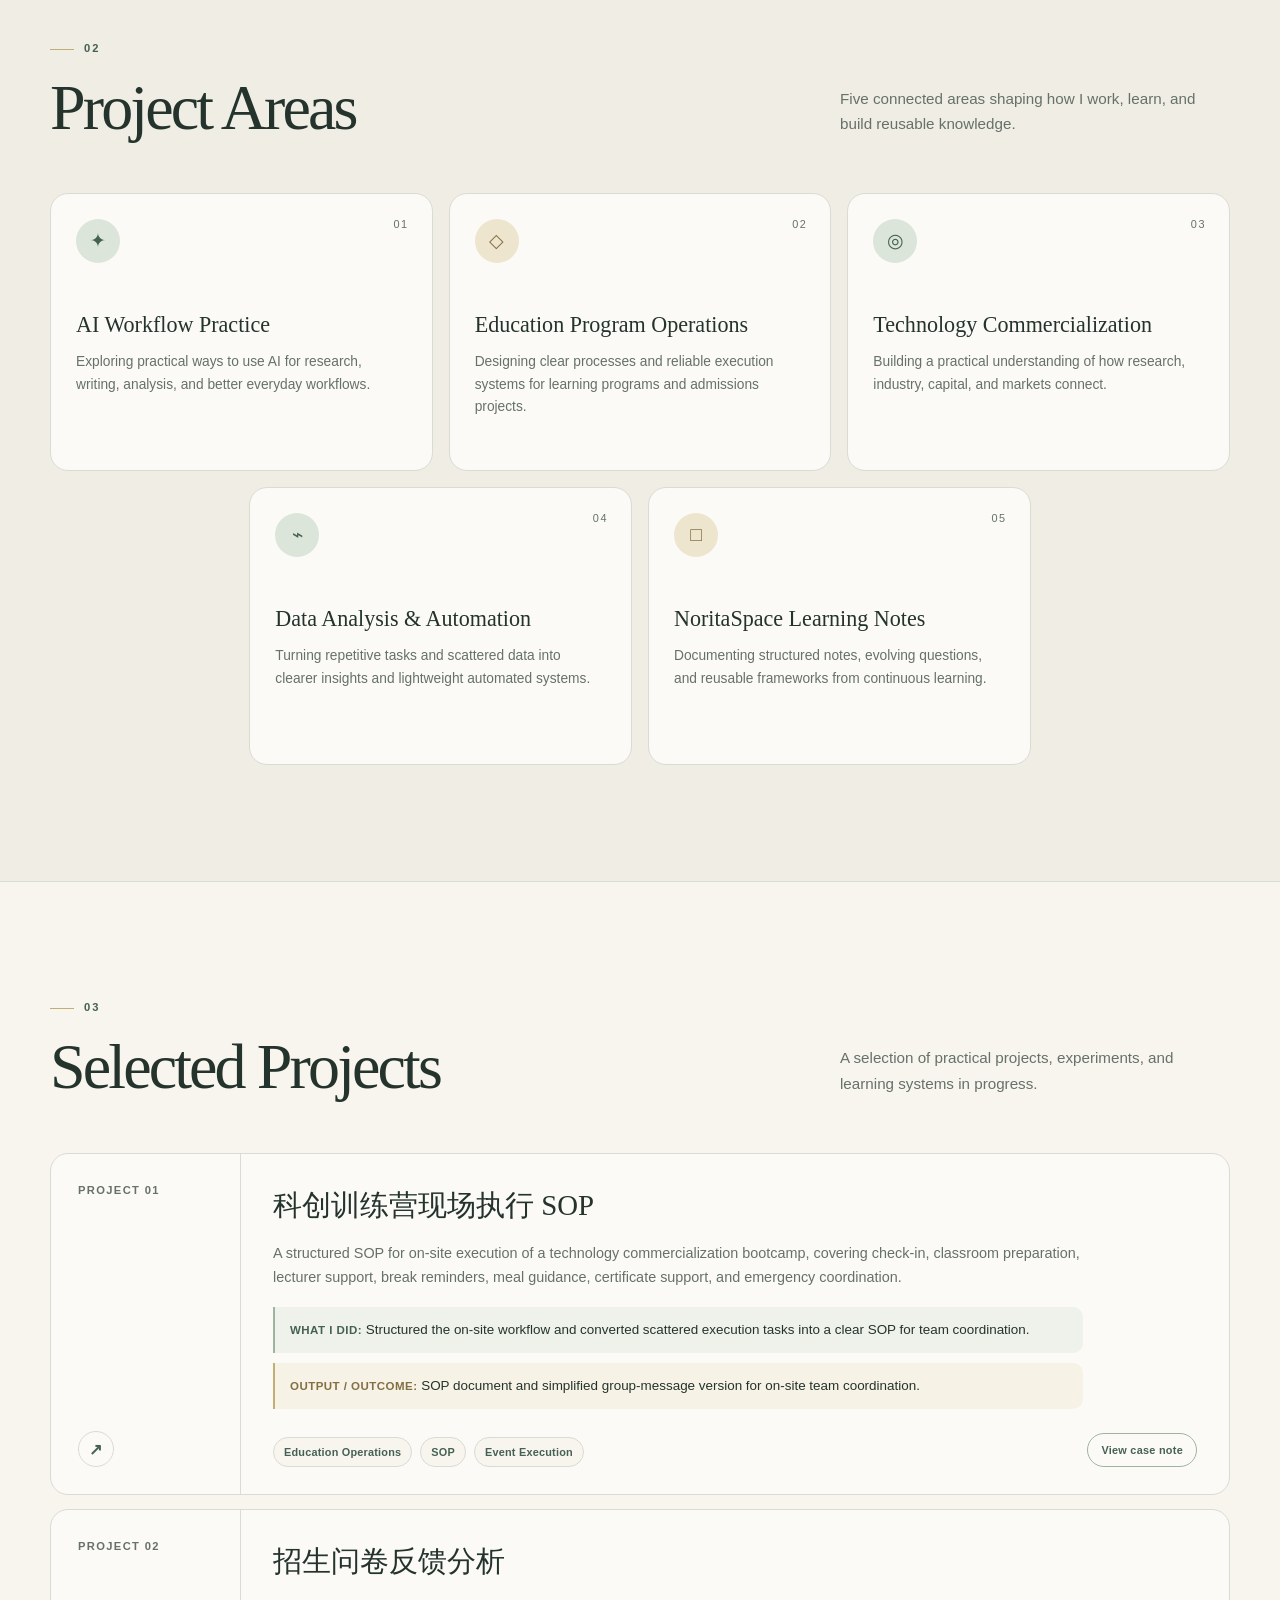
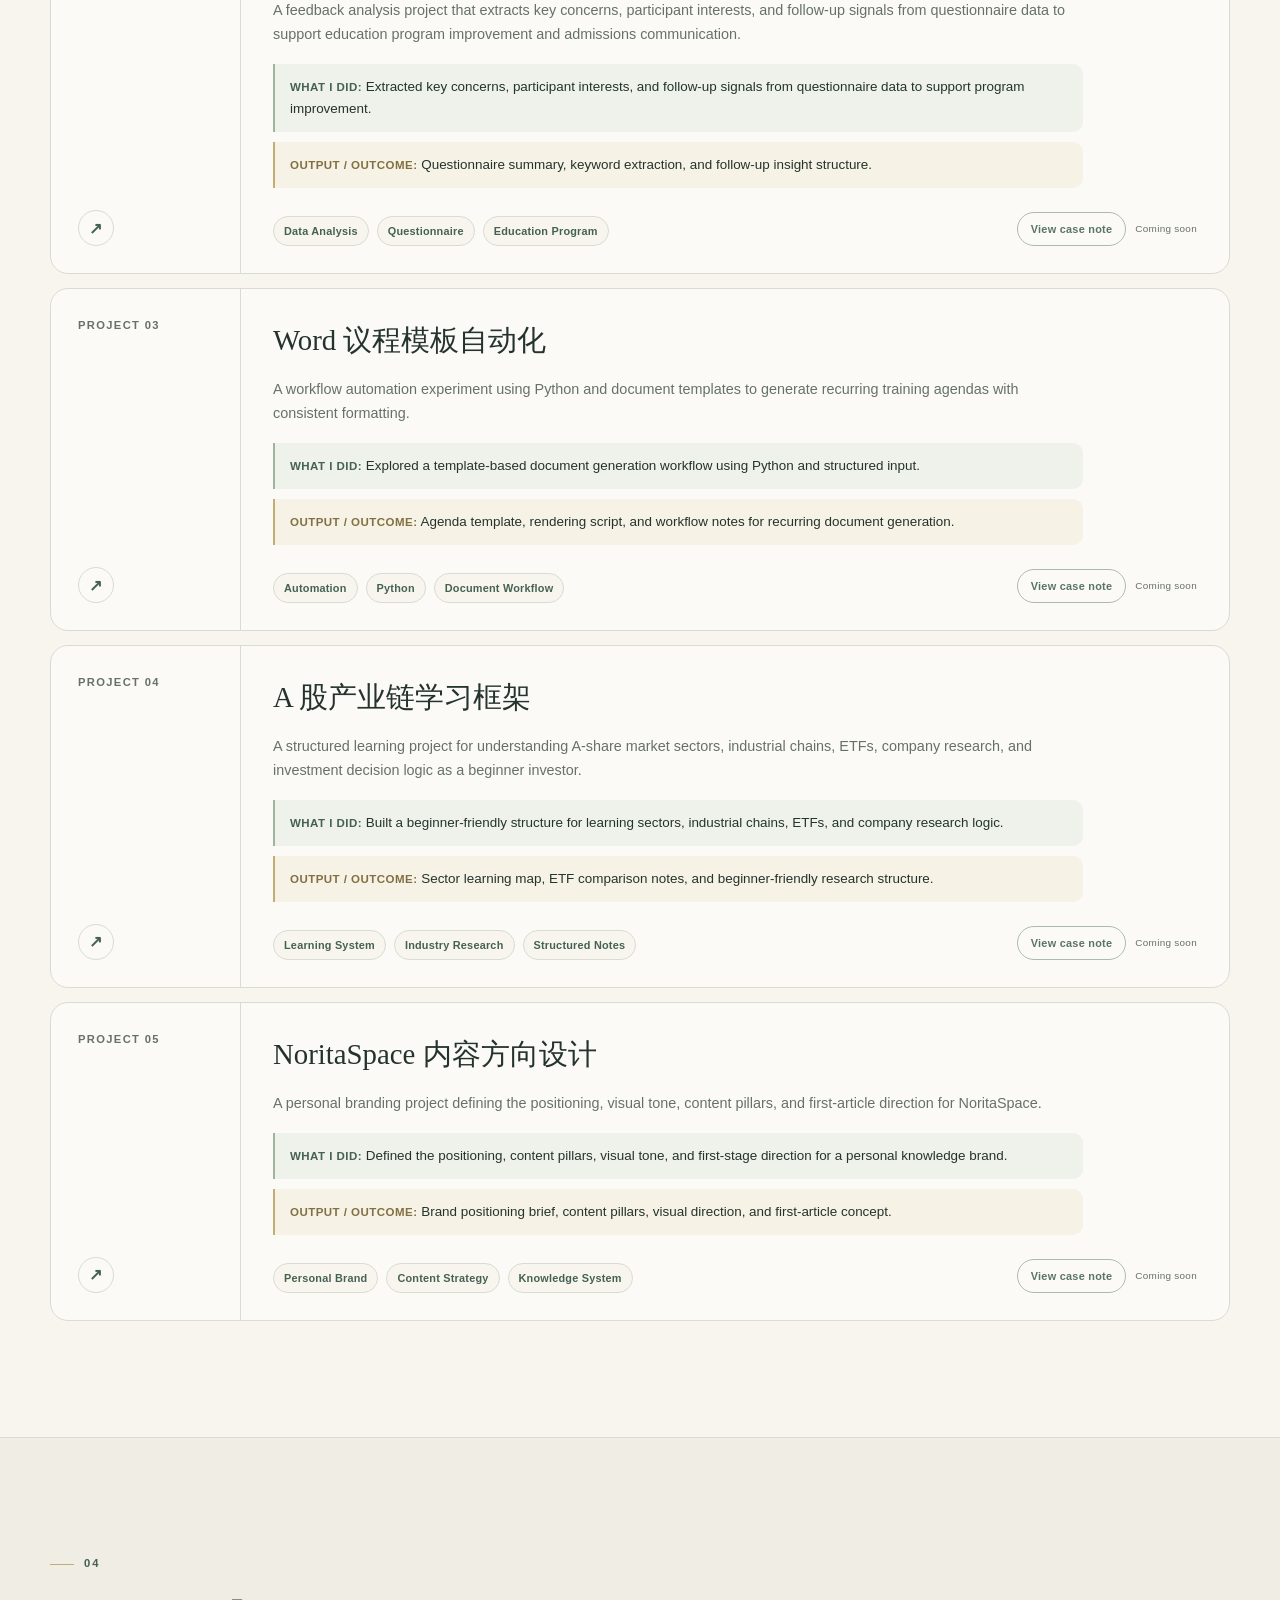
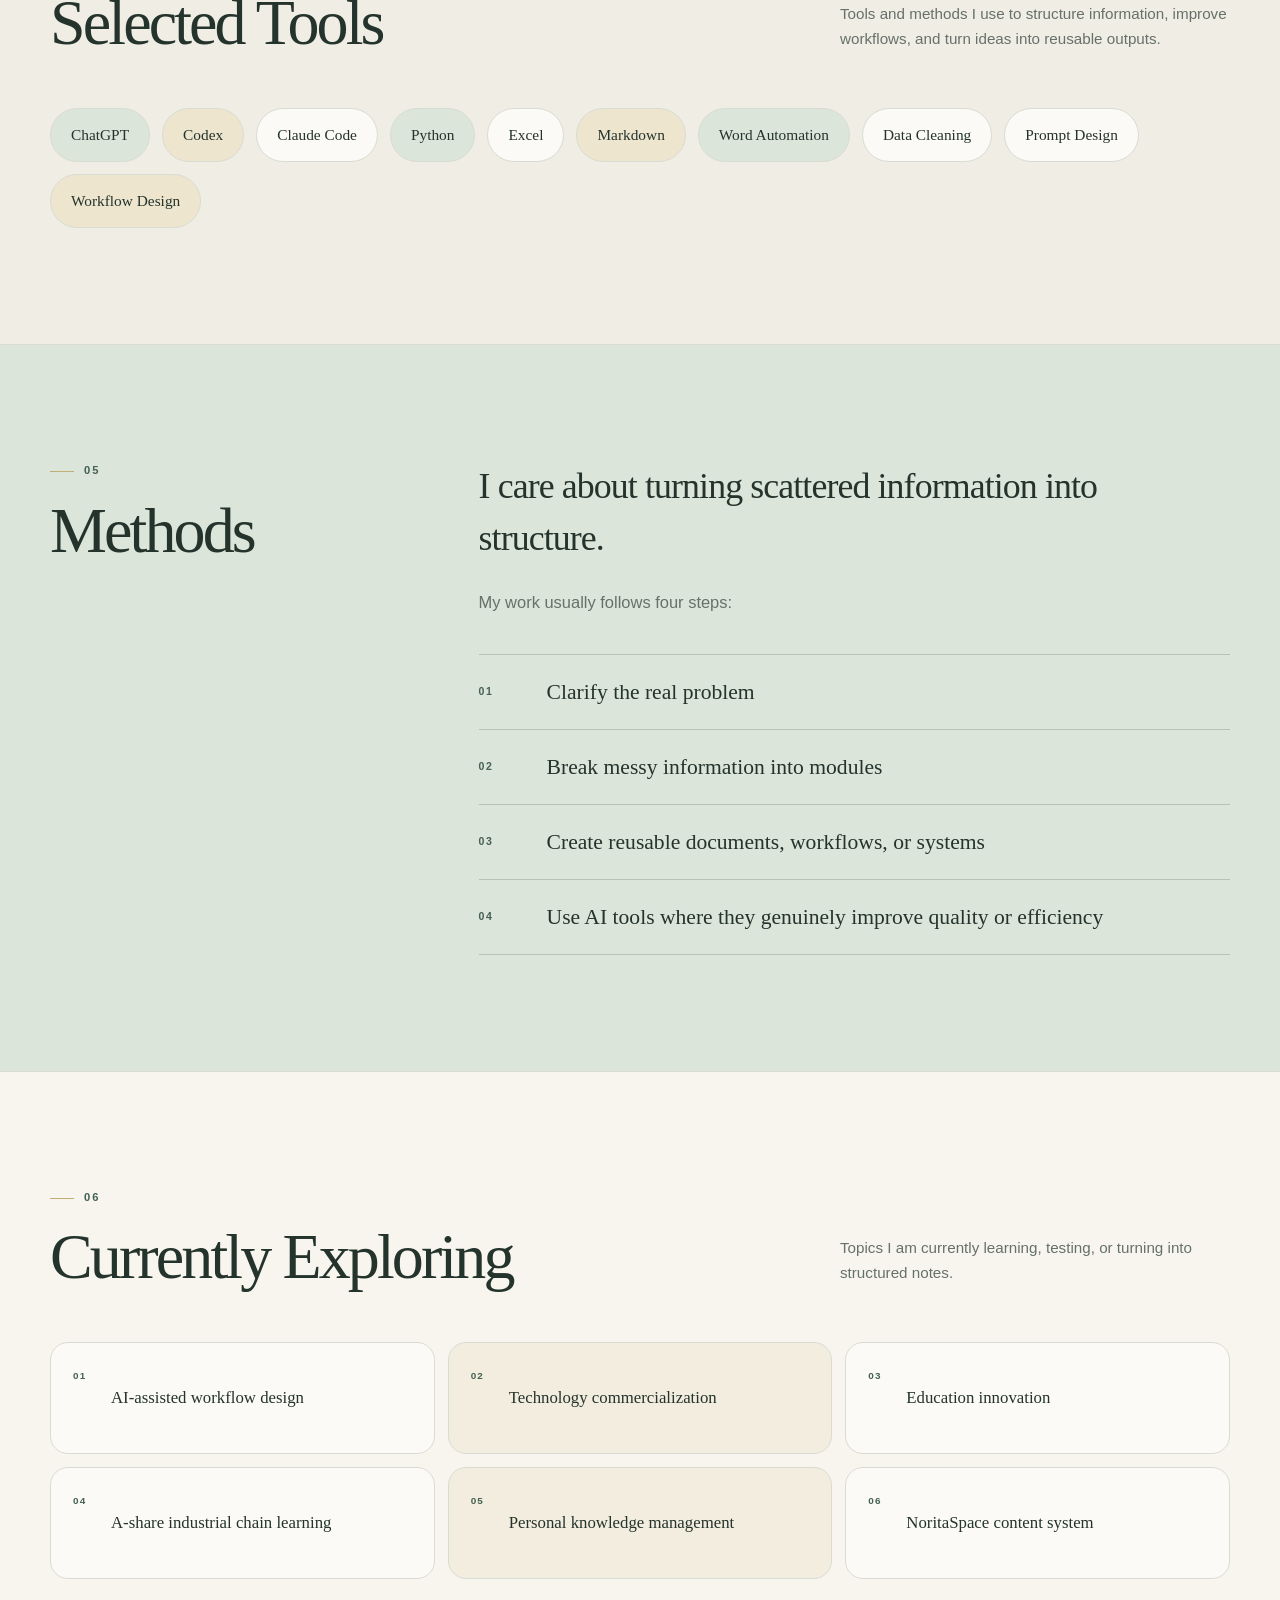
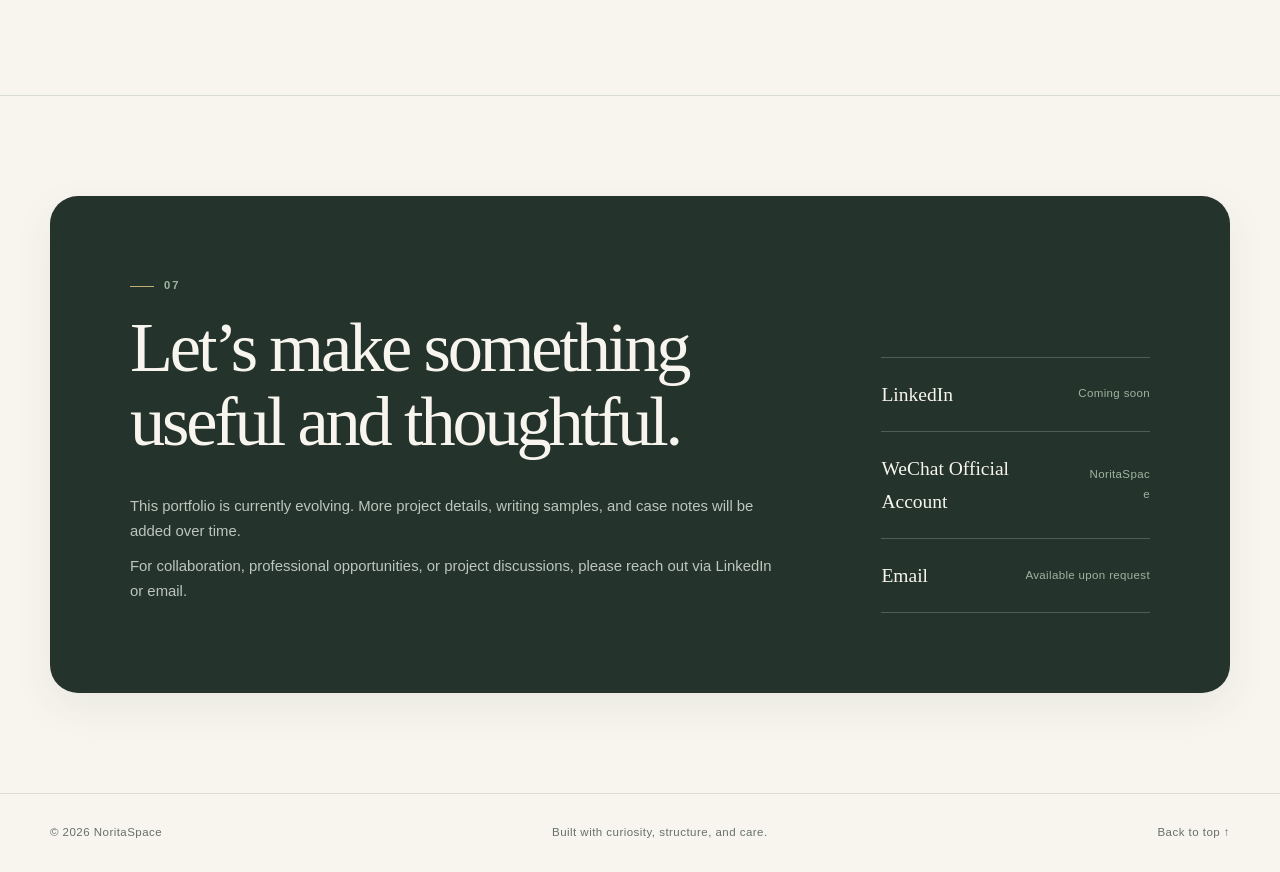
==== commit e7f47ffe: "Add first case note page" ====
--- a/index.html
+++ b/index.html
@@ -170,8 +170,7 @@
                   <li>Education Operations</li><li>SOP</li><li>Event Execution</li>
                 </ul>
                 <div class="case-note-action">
-                  <button class="case-note-link" type="button" disabled>View case note</button>
-                  <span>Coming soon</span>
+                  <a class="case-note-link" href="case-sop.html">View case note</a>
                 </div>
               </div>
             </div>
--- a/styles.css
+++ b/styles.css
@@ -704,13 +704,23 @@
   border-radius: 999px;
   background: transparent;
   color: var(--color-green-deep);
-  cursor: not-allowed;
+  cursor: pointer;
   font-family: inherit;
   font-size: 0.68rem;
   font-weight: 700;
   letter-spacing: 0.025em;
+  opacity: 1;
+  transition: background-color 180ms ease, border-color 180ms ease;
+}
+
+.case-note-link[href]:hover {
+  border-color: var(--color-gold);
+  background: var(--color-gold-soft);
+}
+
+.case-note-link:disabled {
+  cursor: not-allowed;
   opacity: 0.88;
-  transition: background-color 180ms ease, border-color 180ms ease;
 }
 
 .case-note-link:disabled:hover {
@@ -921,6 +931,252 @@
 
 .footer-inner a:hover {
   color: var(--color-ink);
+}
+
+/* Case note page */
+.case-page {
+  background: var(--color-paper);
+}
+
+.case-header-back {
+  display: inline-flex;
+  align-items: center;
+  gap: 9px;
+  color: var(--color-muted);
+  font-size: 0.78rem;
+  font-weight: 700;
+  letter-spacing: 0.035em;
+  transition: color 180ms ease;
+}
+
+.case-header-back:hover {
+  color: var(--color-green-deep);
+}
+
+.case-hero {
+  position: relative;
+  overflow: hidden;
+  padding: clamp(96px, 13vw, 160px) 0 105px;
+}
+
+.case-hero::before {
+  position: absolute;
+  inset: 0;
+  background-image: linear-gradient(rgba(69, 97, 83, 0.045) 1px, transparent 1px), linear-gradient(90deg, rgba(69, 97, 83, 0.045) 1px, transparent 1px);
+  background-size: 68px 68px;
+  content: "";
+  mask-image: linear-gradient(to bottom, black, transparent 92%);
+  pointer-events: none;
+}
+
+.case-hero::after {
+  position: absolute;
+  top: 50px;
+  right: -110px;
+  width: 330px;
+  height: 330px;
+  border: 1px solid rgba(195, 173, 119, 0.35);
+  border-radius: 50%;
+  background: rgba(220, 229, 217, 0.3);
+  content: "";
+  pointer-events: none;
+}
+
+.case-hero-inner {
+  position: relative;
+  z-index: 1;
+  max-width: 940px;
+}
+
+.case-hero h1 {
+  max-width: 900px;
+  margin-bottom: 24px;
+  font-family: var(--font-serif);
+  font-size: clamp(3.25rem, 7vw, 6.7rem);
+  font-weight: 400;
+  letter-spacing: -0.06em;
+  line-height: 1.04;
+}
+
+.case-hero-subtitle {
+  max-width: 760px;
+  margin-bottom: 34px;
+  color: var(--color-green-deep);
+  font-family: var(--font-serif);
+  font-size: clamp(1.25rem, 2.5vw, 1.75rem);
+  line-height: 1.5;
+}
+
+.case-tag-list {
+  display: flex;
+  flex-wrap: wrap;
+  gap: 9px;
+  margin: 0;
+  padding: 0;
+  list-style: none;
+}
+
+.case-tag-list li {
+  padding: 7px 12px;
+  border: 1px solid var(--color-line);
+  border-radius: 999px;
+  background: rgba(251, 250, 246, 0.78);
+  color: var(--color-green-deep);
+  font-size: 0.7rem;
+  font-weight: 700;
+}
+
+.case-section {
+  padding: 92px 0;
+  border-top: 1px solid var(--color-line);
+}
+
+.case-section:nth-of-type(even) {
+  background: rgba(239, 237, 228, 0.58);
+}
+
+.case-section-grid {
+  display: grid;
+  grid-template-columns: minmax(190px, 0.75fr) minmax(0, 2fr);
+  gap: clamp(52px, 9vw, 130px);
+}
+
+.case-section-heading {
+  align-self: start;
+}
+
+.case-page h2 {
+  font-size: clamp(2rem, 4vw, 3.35rem);
+  letter-spacing: -0.04em;
+}
+
+.case-copy {
+  max-width: 770px;
+}
+
+.case-copy p {
+  margin-bottom: 20px;
+  color: var(--color-muted);
+  font-size: 1.02rem;
+}
+
+.case-copy p:first-child {
+  color: var(--color-ink);
+  font-family: var(--font-serif);
+  font-size: clamp(1.25rem, 2vw, 1.6rem);
+  line-height: 1.55;
+}
+
+.case-process-section {
+  background: var(--color-green-soft) !important;
+}
+
+.case-section-intro {
+  display: flex;
+  align-items: flex-end;
+  justify-content: space-between;
+  gap: 40px;
+  margin-bottom: 42px;
+}
+
+.process-grid {
+  display: grid;
+  grid-template-columns: repeat(2, minmax(0, 1fr));
+  gap: 14px;
+}
+
+.process-card {
+  min-height: 225px;
+  padding: 27px;
+  border: 1px solid rgba(69, 97, 83, 0.2);
+  border-radius: var(--radius-md);
+  background: rgba(251, 250, 246, 0.72);
+}
+
+.process-number {
+  display: block;
+  margin-bottom: 50px;
+  color: var(--color-green-deep);
+  font-size: 0.68rem;
+  font-weight: 700;
+  letter-spacing: 0.15em;
+}
+
+.process-card h3 {
+  margin-bottom: 11px;
+  font-family: var(--font-serif);
+  font-size: 1.35rem;
+  font-weight: 400;
+}
+
+.process-card p {
+  margin-bottom: 0;
+  color: var(--color-muted);
+  font-size: 0.86rem;
+  line-height: 1.65;
+}
+
+.case-output-list {
+  display: grid;
+  gap: 11px;
+  margin: 0;
+  padding: 0;
+  list-style: none;
+}
+
+.case-output-list li {
+  position: relative;
+  padding: 18px 20px 18px 50px;
+  border: 1px solid var(--color-line);
+  border-radius: var(--radius-sm);
+  background: var(--color-card);
+  color: var(--color-ink);
+}
+
+.case-output-list li::before {
+  position: absolute;
+  top: 19px;
+  left: 20px;
+  color: var(--color-gold);
+  content: "✓";
+  font-weight: 700;
+}
+
+.demonstrates-tags {
+  margin-top: 30px;
+}
+
+.case-back-section {
+  padding: 78px 0 100px;
+  border-top: 1px solid var(--color-line);
+  text-align: center;
+}
+
+.case-back-section p {
+  margin-bottom: 24px;
+  color: var(--color-muted);
+  font-family: var(--font-serif);
+  font-size: 1.15rem;
+}
+
+.case-back-button {
+  display: inline-flex;
+  min-height: 48px;
+  align-items: center;
+  gap: 20px;
+  padding: 12px 20px;
+  border-radius: 999px;
+  background: var(--color-green-deep);
+  color: var(--color-white);
+  font-size: 0.78rem;
+  font-weight: 700;
+  letter-spacing: 0.03em;
+  transition: transform 180ms ease, box-shadow 180ms ease;
+}
+
+.case-back-button:hover {
+  box-shadow: 0 12px 28px rgba(69, 97, 83, 0.2);
+  transform: translateY(-2px);
 }
 
 /* Responsive layout */
@@ -1117,6 +1373,44 @@
     align-items: flex-start;
     gap: 6px;
   }
+
+  .case-hero {
+    padding: 78px 0 72px;
+  }
+
+  .case-hero::after {
+    right: -230px;
+  }
+
+  .case-hero h1 {
+    font-size: clamp(2.8rem, 13vw, 4.7rem);
+  }
+
+  .case-section {
+    padding: 72px 0;
+  }
+
+  .case-section-grid {
+    grid-template-columns: 1fr;
+    gap: 34px;
+  }
+
+  .case-section-intro {
+    display: block;
+    margin-bottom: 32px;
+  }
+
+  .process-grid {
+    grid-template-columns: 1fr;
+  }
+
+  .process-card {
+    min-height: 200px;
+  }
+
+  .case-header-back span:first-child {
+    display: none;
+  }
 }
 
 @media (max-width: 420px) {
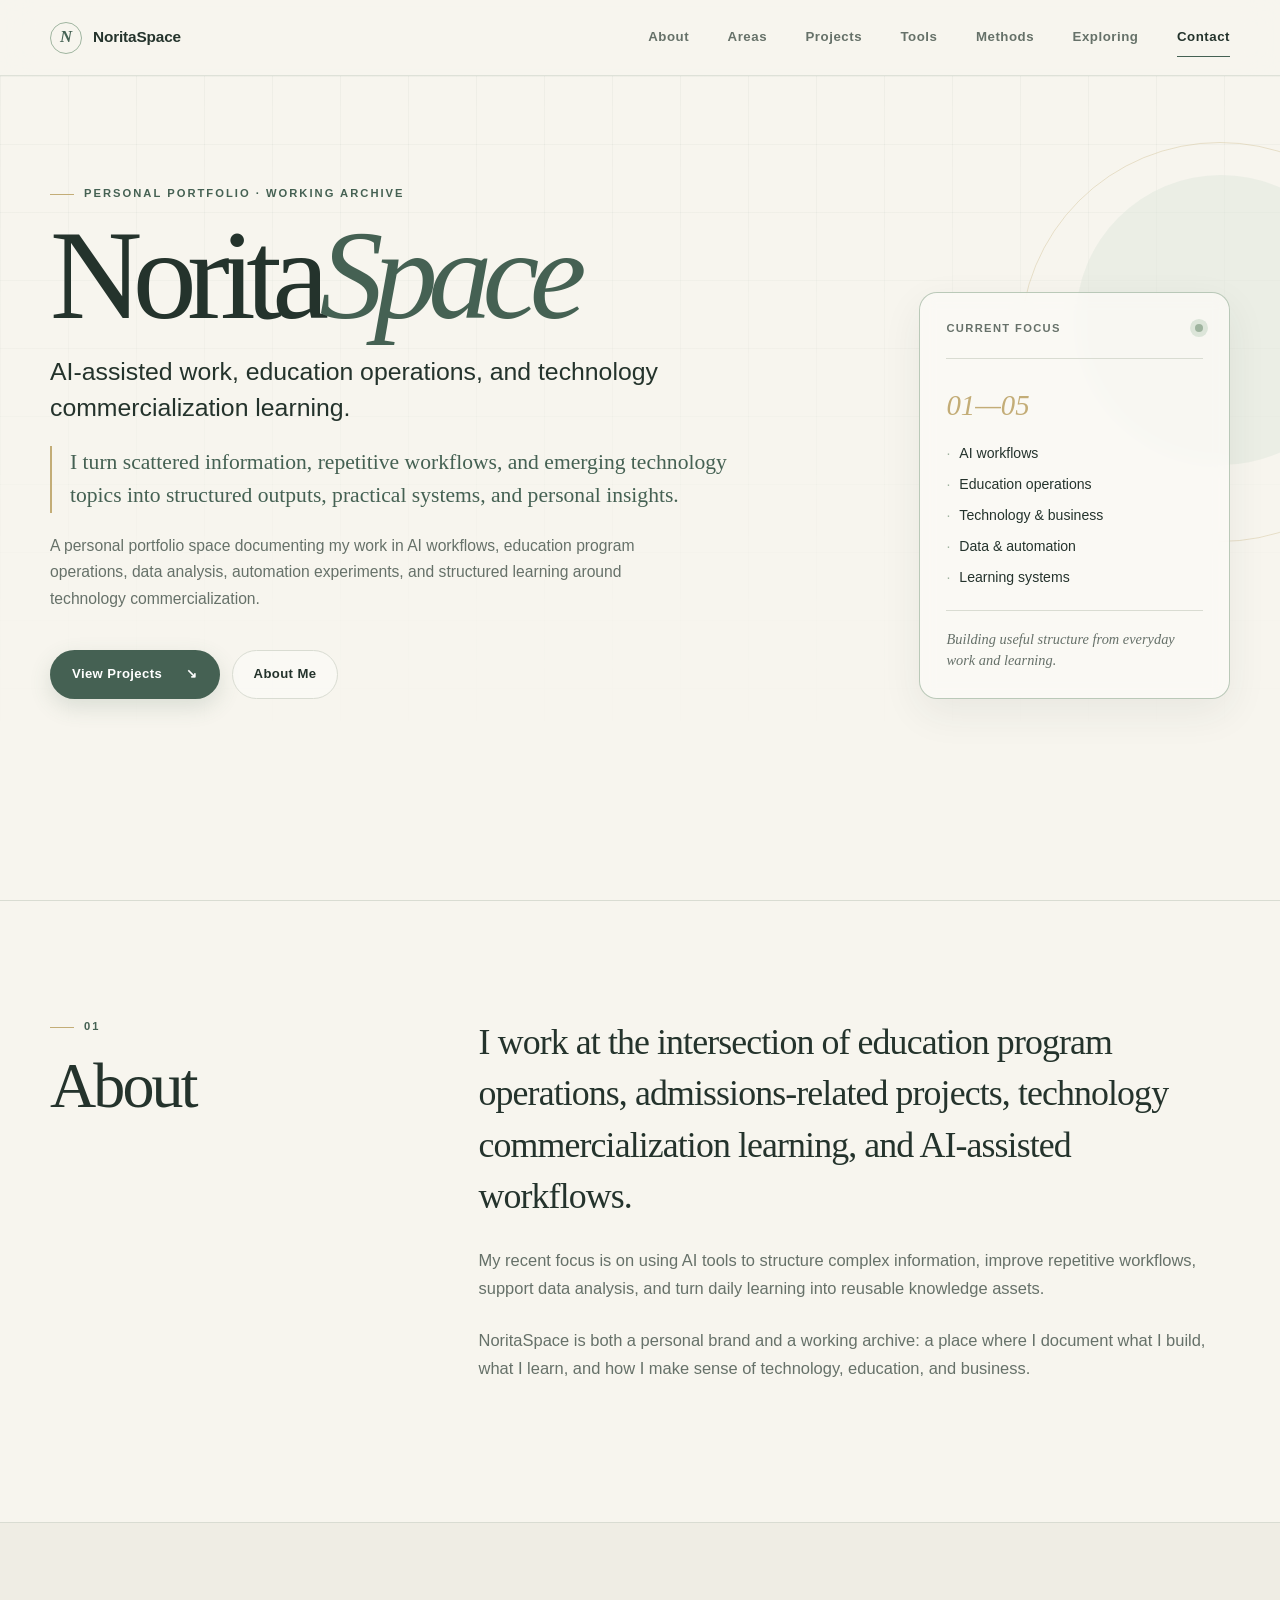
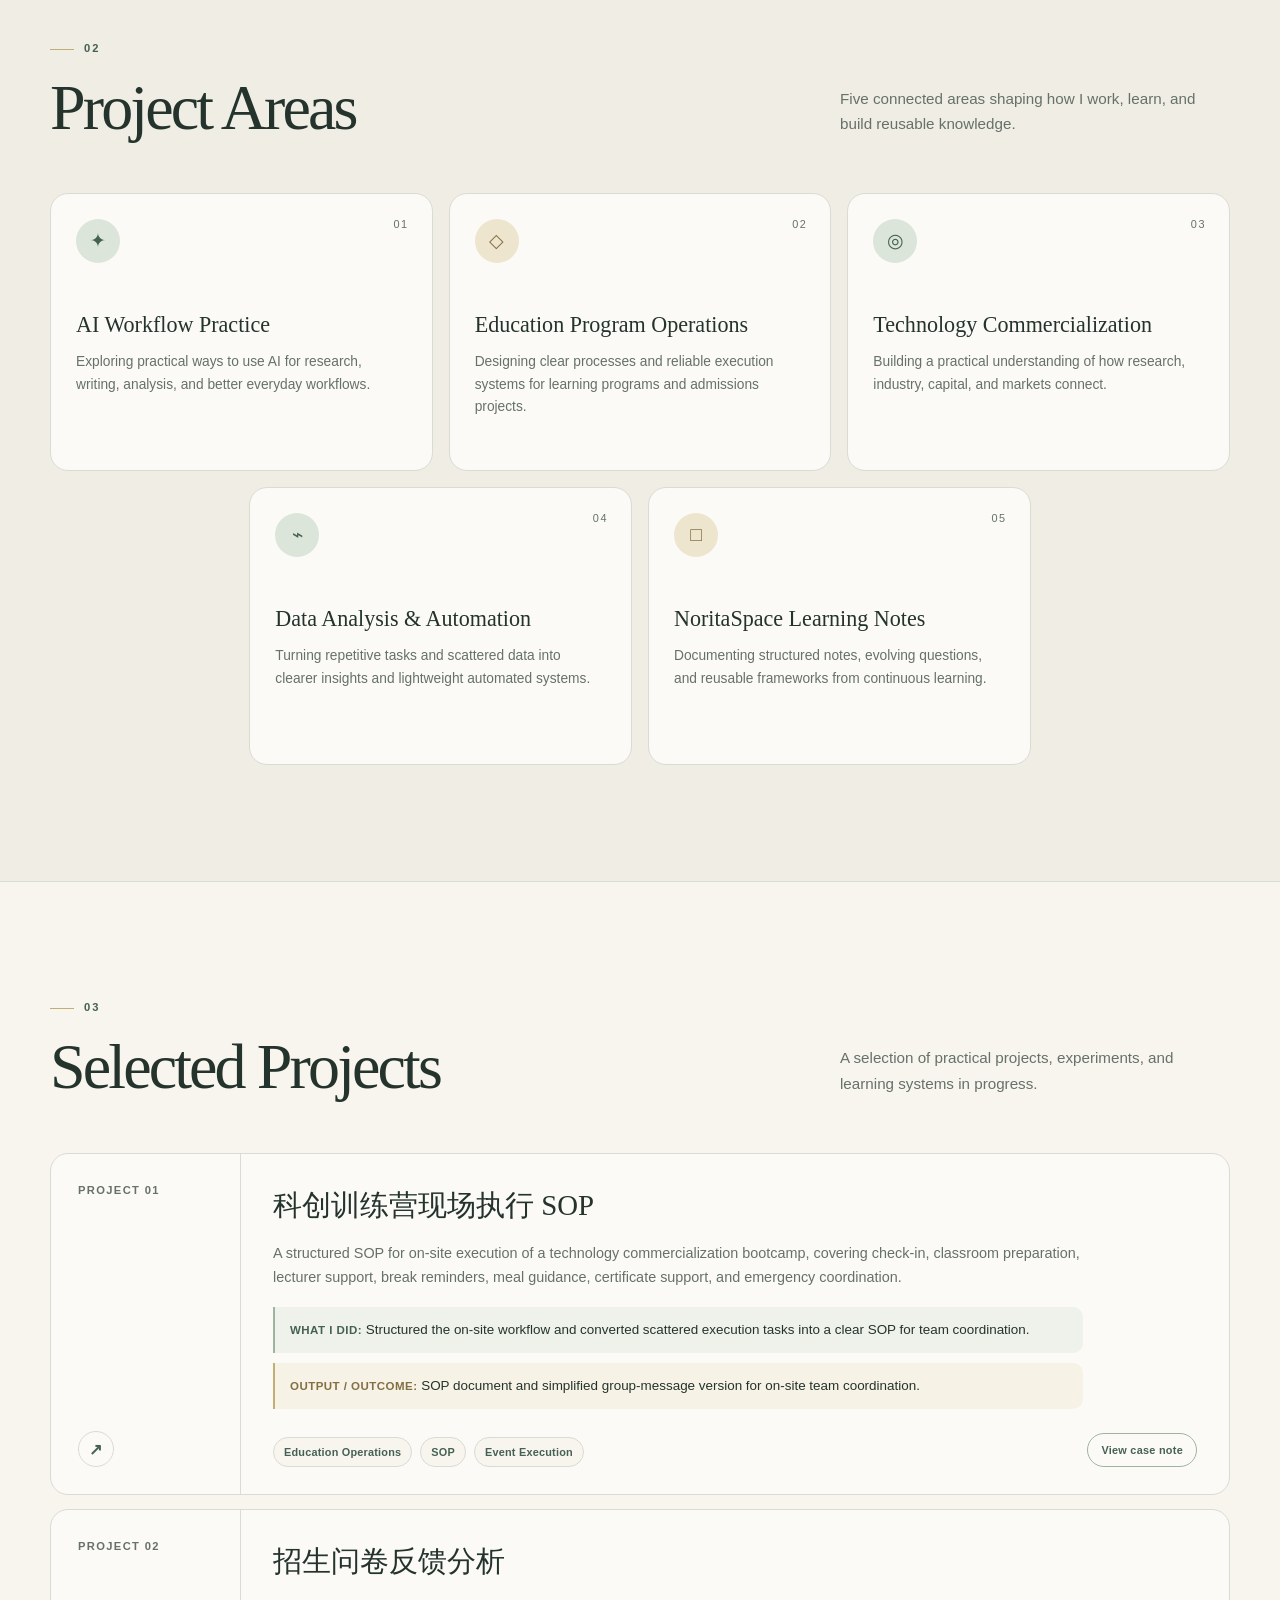
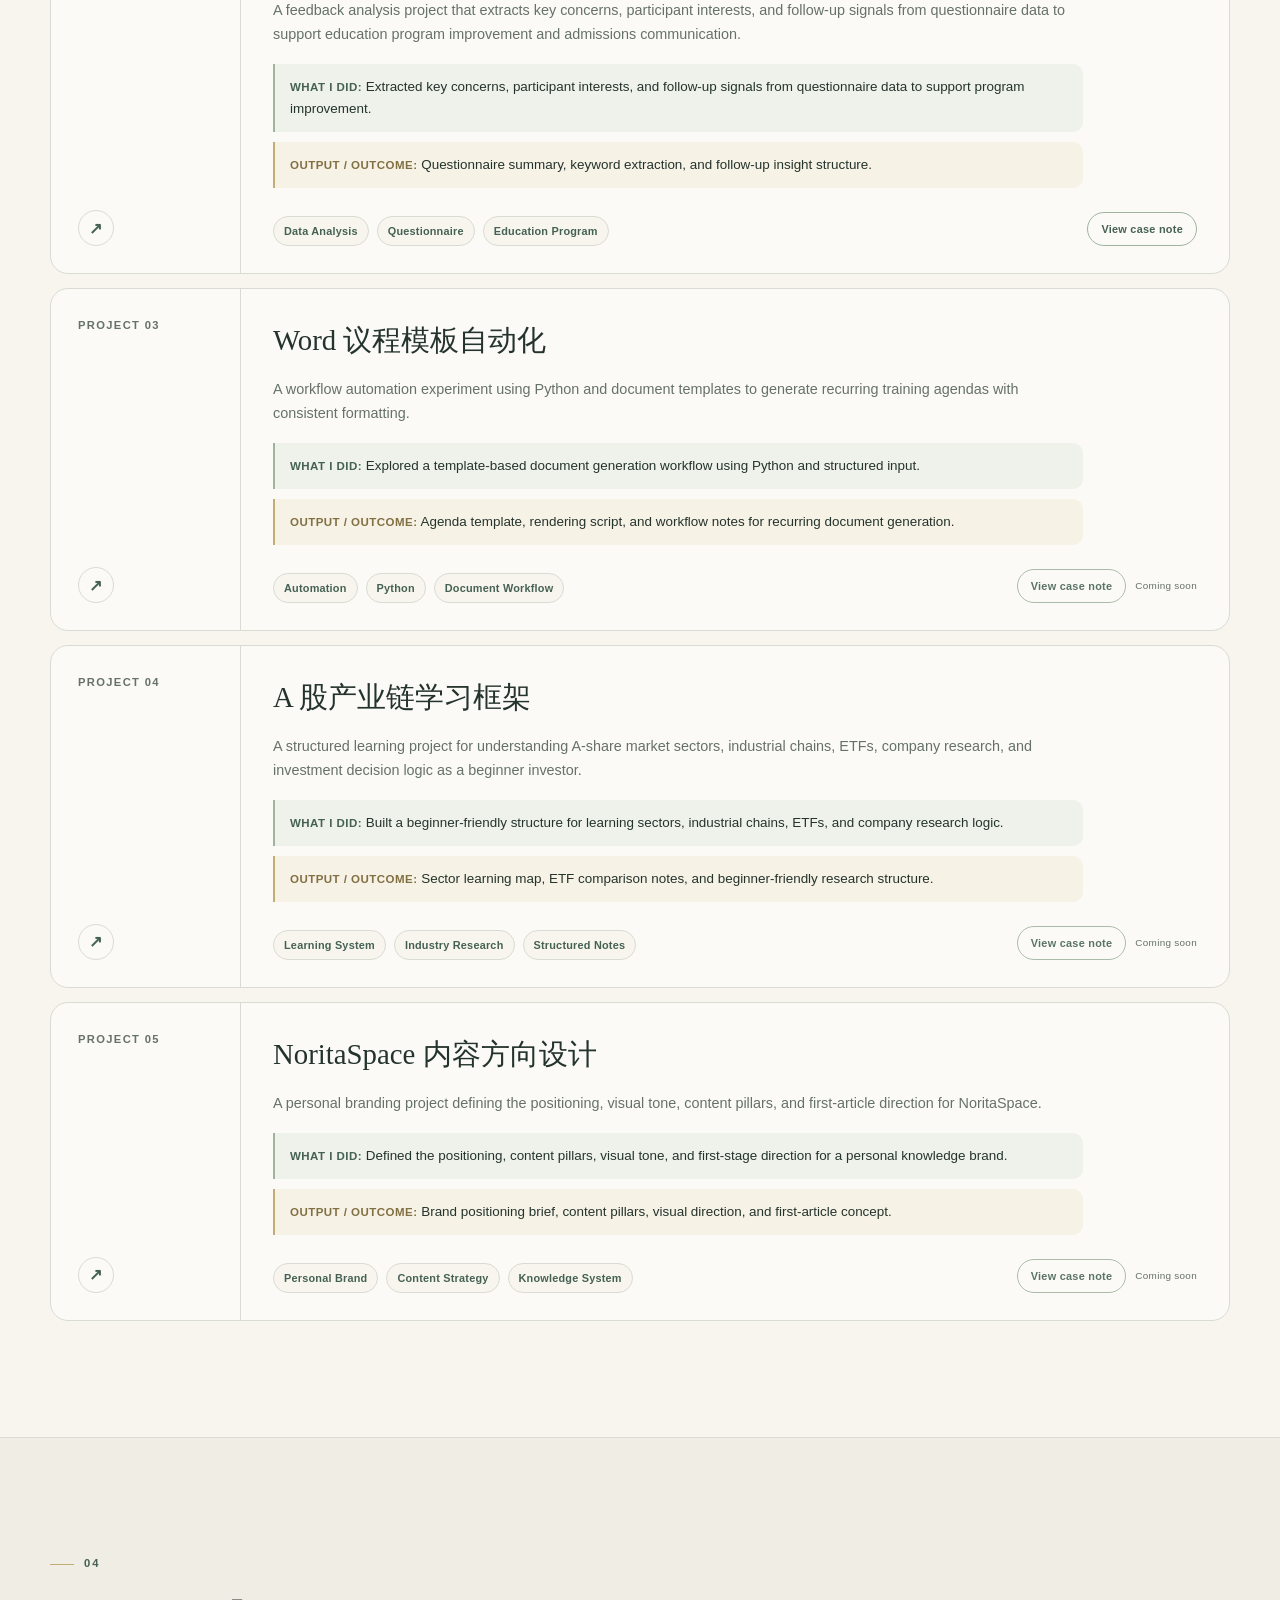
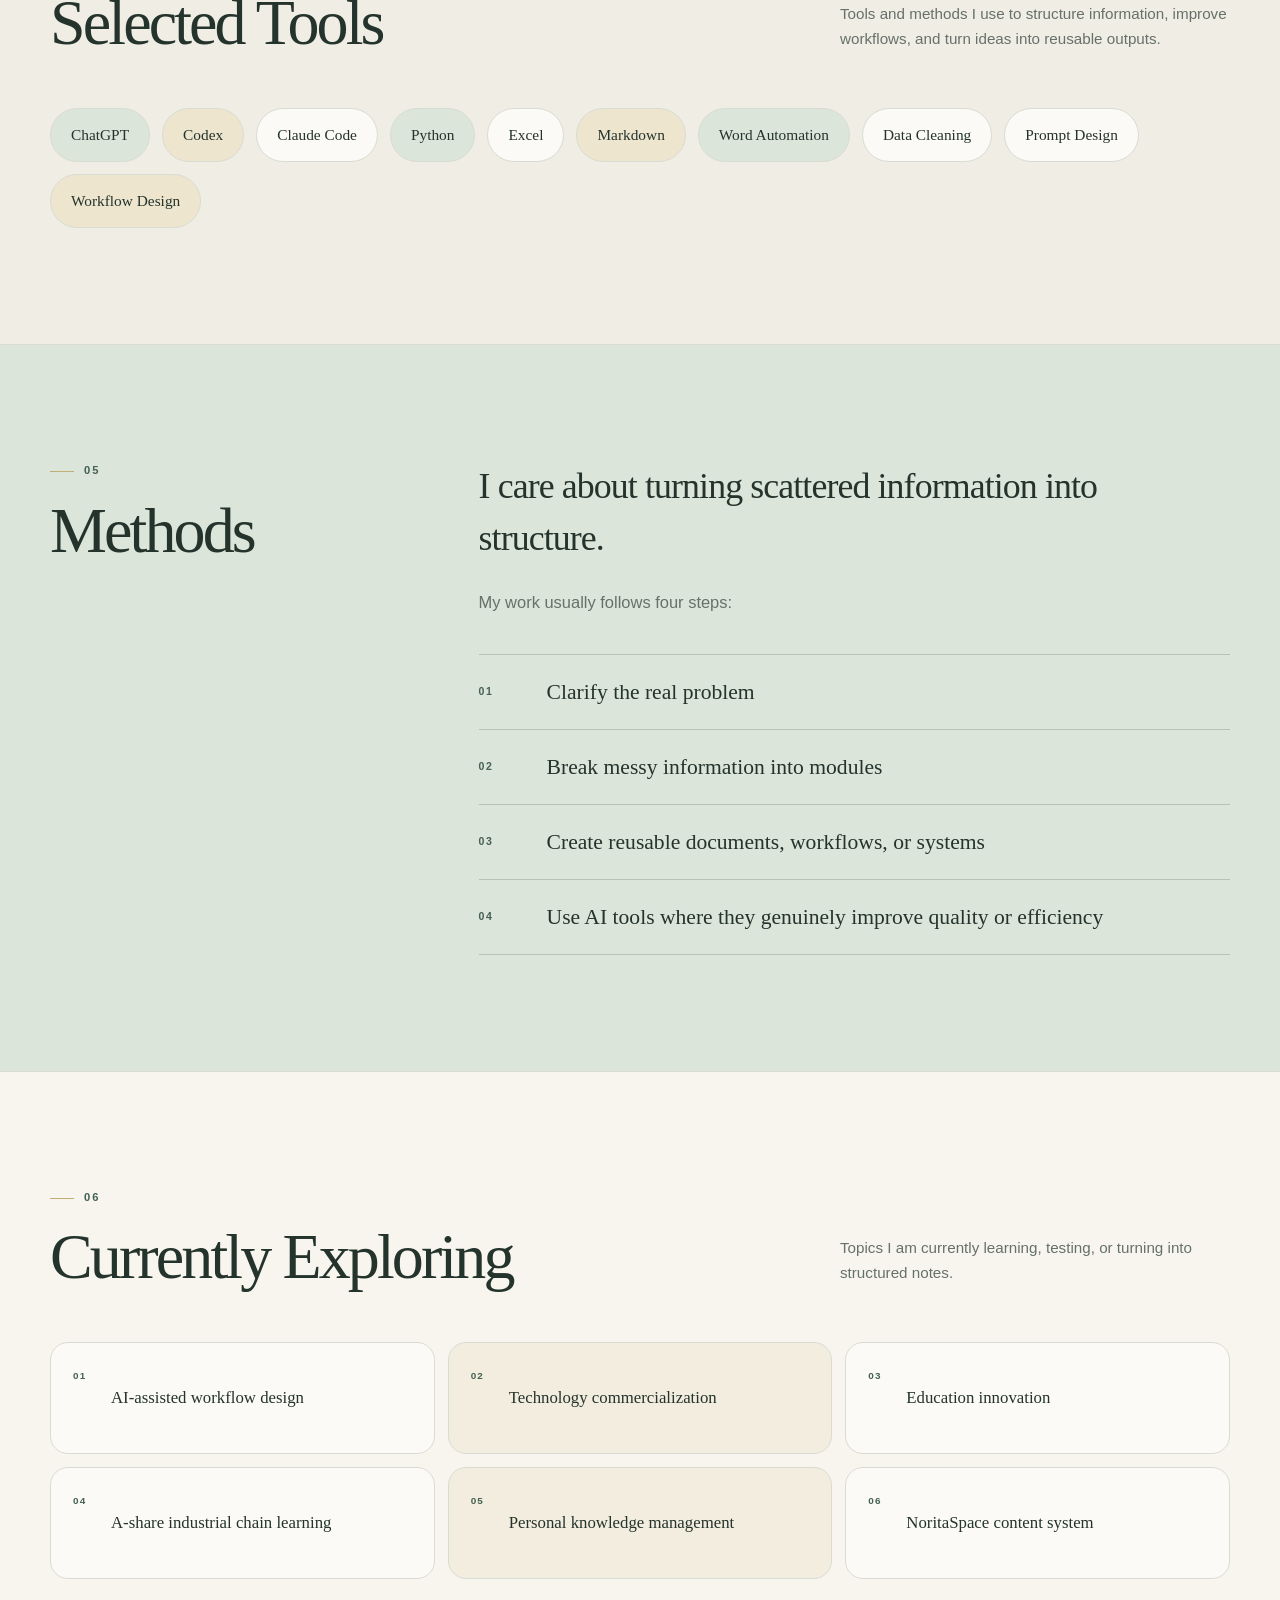
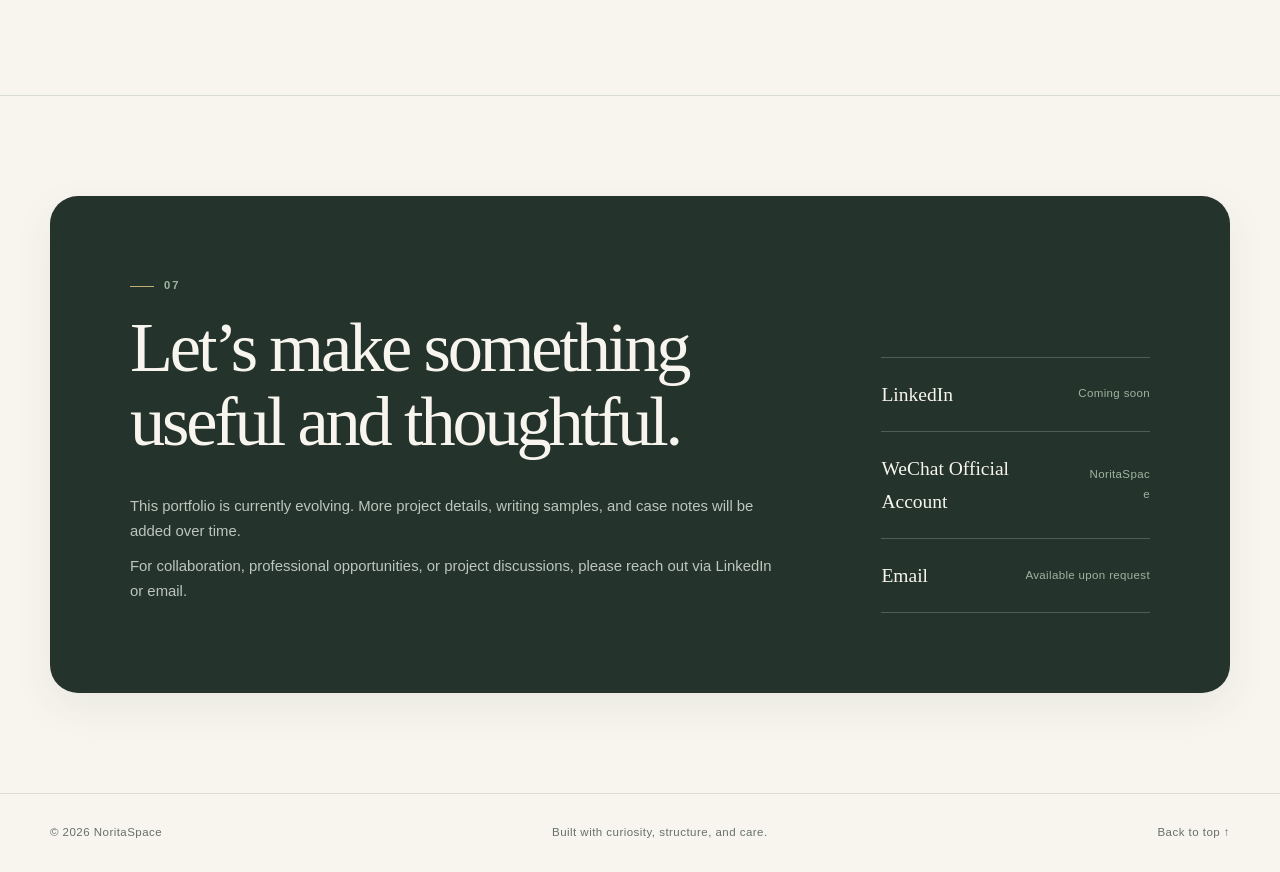
==== commit 8fd111cc: "Add questionnaire analysis case note" ====
--- a/index.html
+++ b/index.html
@@ -191,8 +191,7 @@
                   <li>Data Analysis</li><li>Questionnaire</li><li>Education Program</li>
                 </ul>
                 <div class="case-note-action">
-                  <button class="case-note-link" type="button" disabled>View case note</button>
-                  <span>Coming soon</span>
+                  <a class="case-note-link" href="case-questionnaire.html">View case note</a>
                 </div>
               </div>
             </div>
--- a/styles.css
+++ b/styles.css
@@ -1142,6 +1142,93 @@
   font-weight: 700;
 }
 
+.case-evidence-section {
+  background: rgba(220, 229, 217, 0.36) !important;
+}
+
+.case-evidence-content {
+  min-width: 0;
+}
+
+.evidence-intro {
+  margin-bottom: 22px;
+  color: var(--color-muted);
+  font-family: var(--font-serif);
+  font-size: 1.12rem;
+}
+
+.sample-card {
+  overflow: hidden;
+  border: 1px solid rgba(159, 180, 159, 0.72);
+  border-radius: var(--radius-md);
+  background: var(--color-card);
+  box-shadow: var(--shadow-soft);
+}
+
+.sample-card-header {
+  padding: 23px 26px;
+  border-bottom: 1px solid var(--color-line);
+  background: rgba(238, 229, 207, 0.45);
+}
+
+.sample-card-header span {
+  display: block;
+  margin-bottom: 6px;
+  color: var(--color-green-deep);
+  font-size: 0.62rem;
+  font-weight: 700;
+  letter-spacing: 0.13em;
+  text-transform: uppercase;
+}
+
+.sample-card-header h3 {
+  margin-bottom: 0;
+  font-family: var(--font-serif);
+  font-size: 1.48rem;
+  font-weight: 400;
+}
+
+.sample-sop-grid {
+  display: grid;
+  grid-template-columns: repeat(2, minmax(0, 1fr));
+}
+
+.sample-phase {
+  min-width: 0;
+  padding: 24px 26px 25px;
+  border-bottom: 1px solid var(--color-line);
+}
+
+.sample-phase:nth-child(odd) {
+  border-right: 1px solid var(--color-line);
+}
+
+.sample-phase:nth-last-child(-n + 2) {
+  border-bottom: 0;
+}
+
+.sample-phase h4 {
+  margin: 0 0 12px;
+  color: var(--color-green-deep);
+  font-family: var(--font-serif);
+  font-size: 1.05rem;
+  font-weight: 400;
+}
+
+.sample-phase ul {
+  display: grid;
+  gap: 8px;
+  margin: 0;
+  padding-left: 18px;
+  color: var(--color-muted);
+  font-size: 0.82rem;
+  line-height: 1.6;
+}
+
+.sample-phase li::marker {
+  color: var(--color-gold);
+}
+
 .demonstrates-tags {
   margin-top: 30px;
 }
@@ -1404,6 +1491,21 @@
     grid-template-columns: 1fr;
   }
 
+  .sample-sop-grid {
+    grid-template-columns: 1fr;
+  }
+
+  .sample-phase,
+  .sample-phase:nth-child(odd),
+  .sample-phase:nth-last-child(-n + 2) {
+    border-right: 0;
+    border-bottom: 1px solid var(--color-line);
+  }
+
+  .sample-phase:last-child {
+    border-bottom: 0;
+  }
+
   .process-card {
     min-height: 200px;
   }
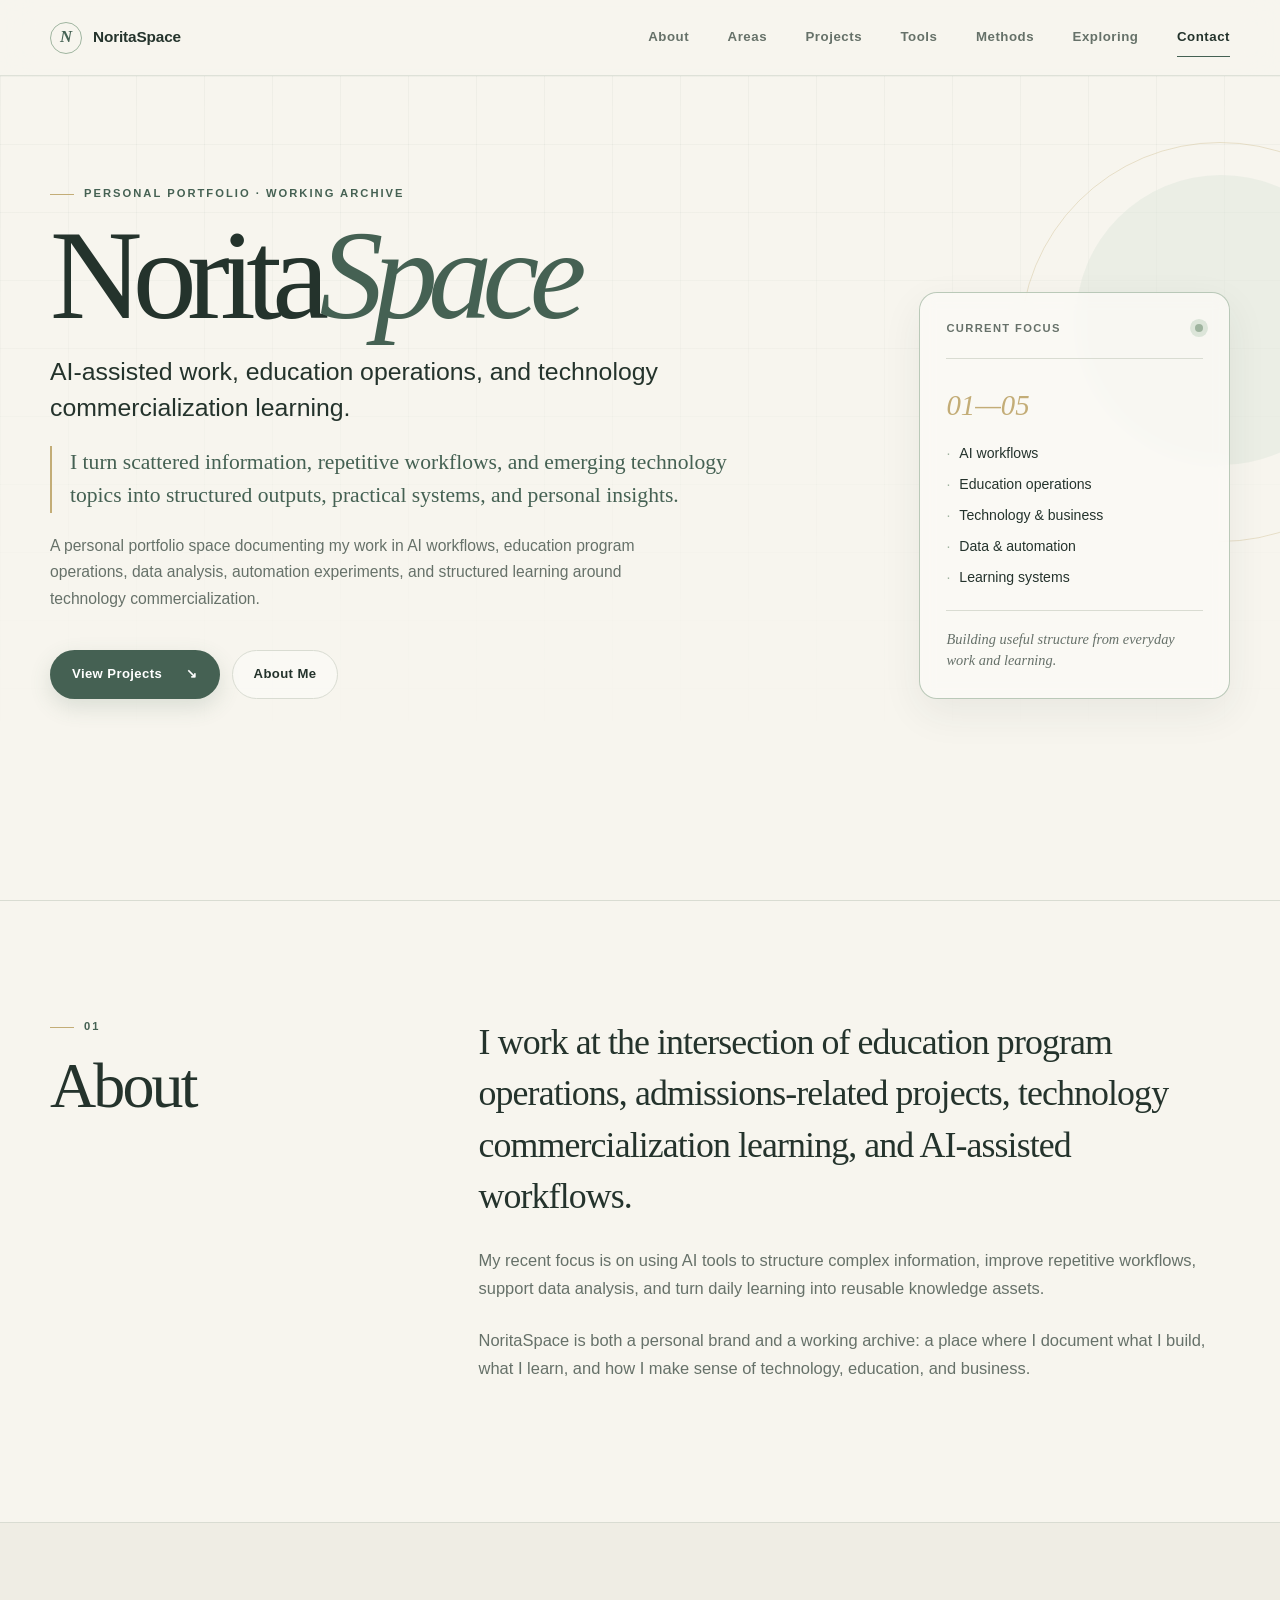
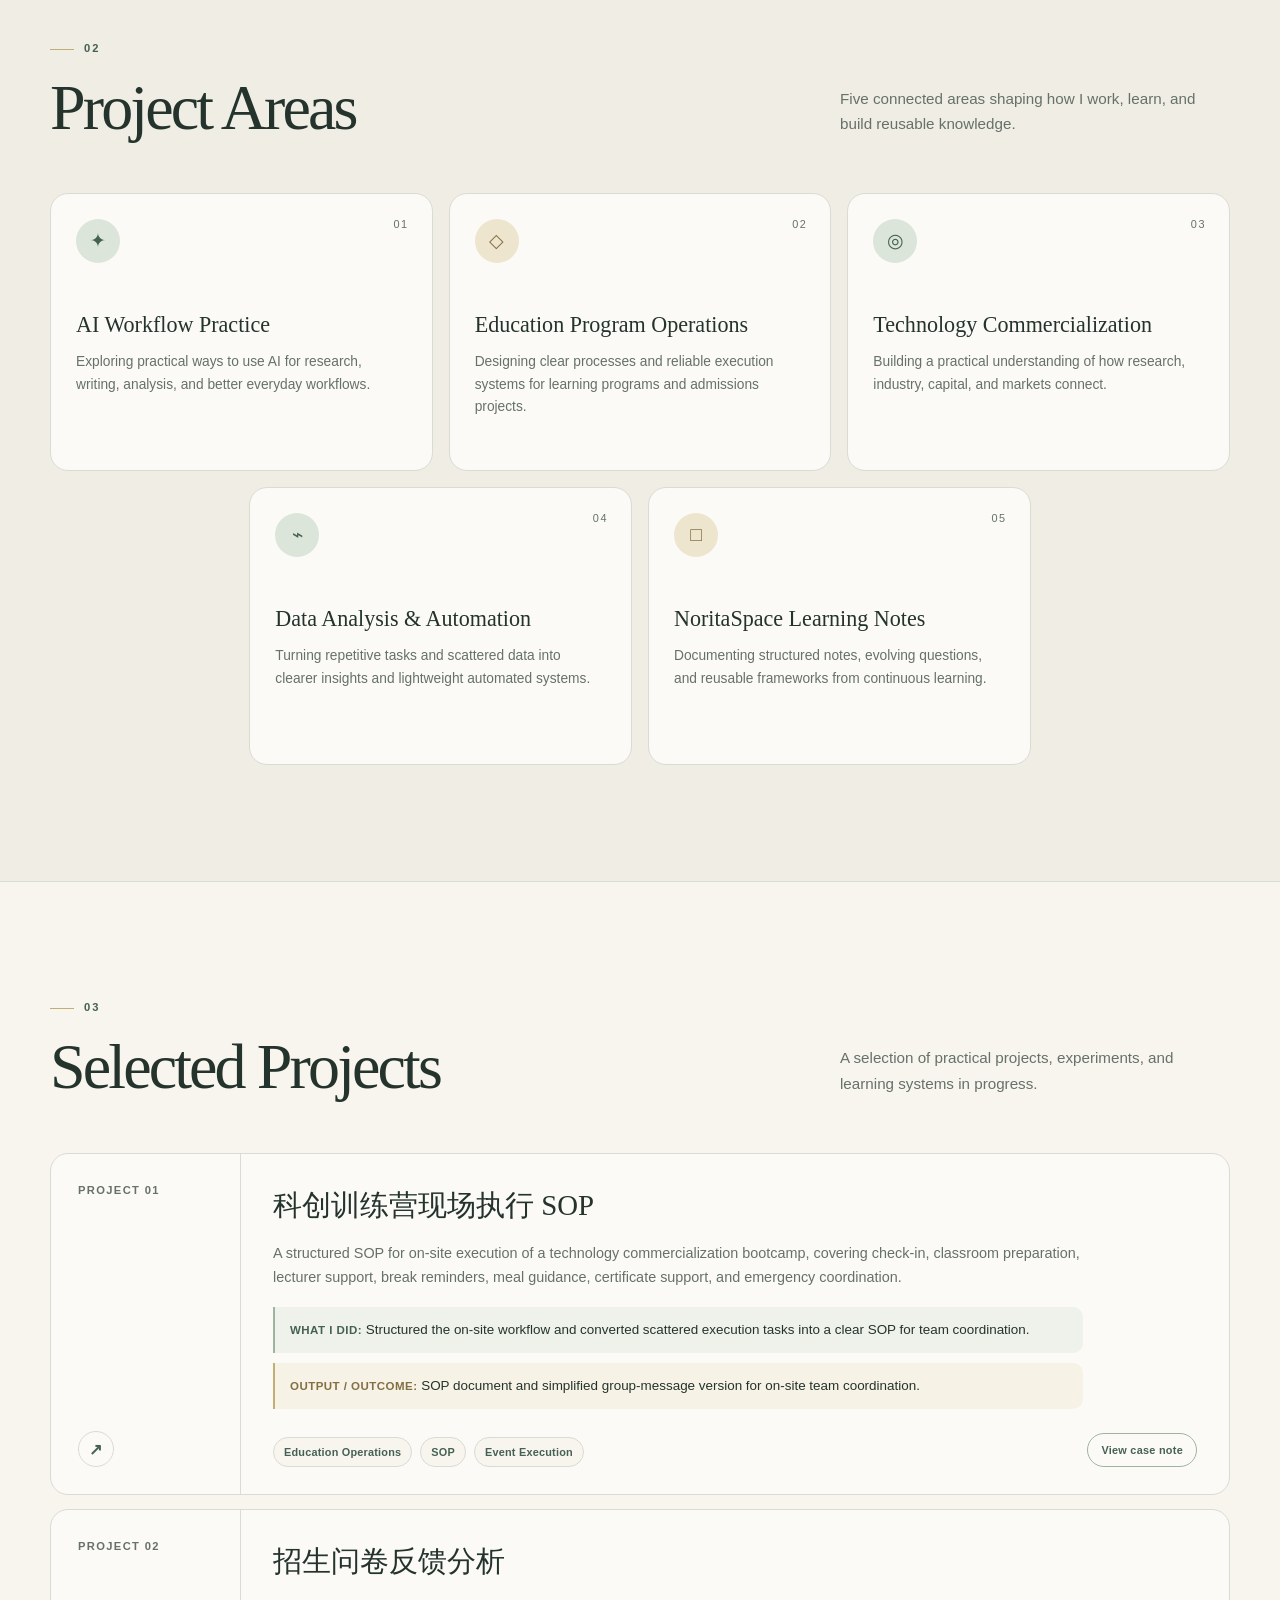
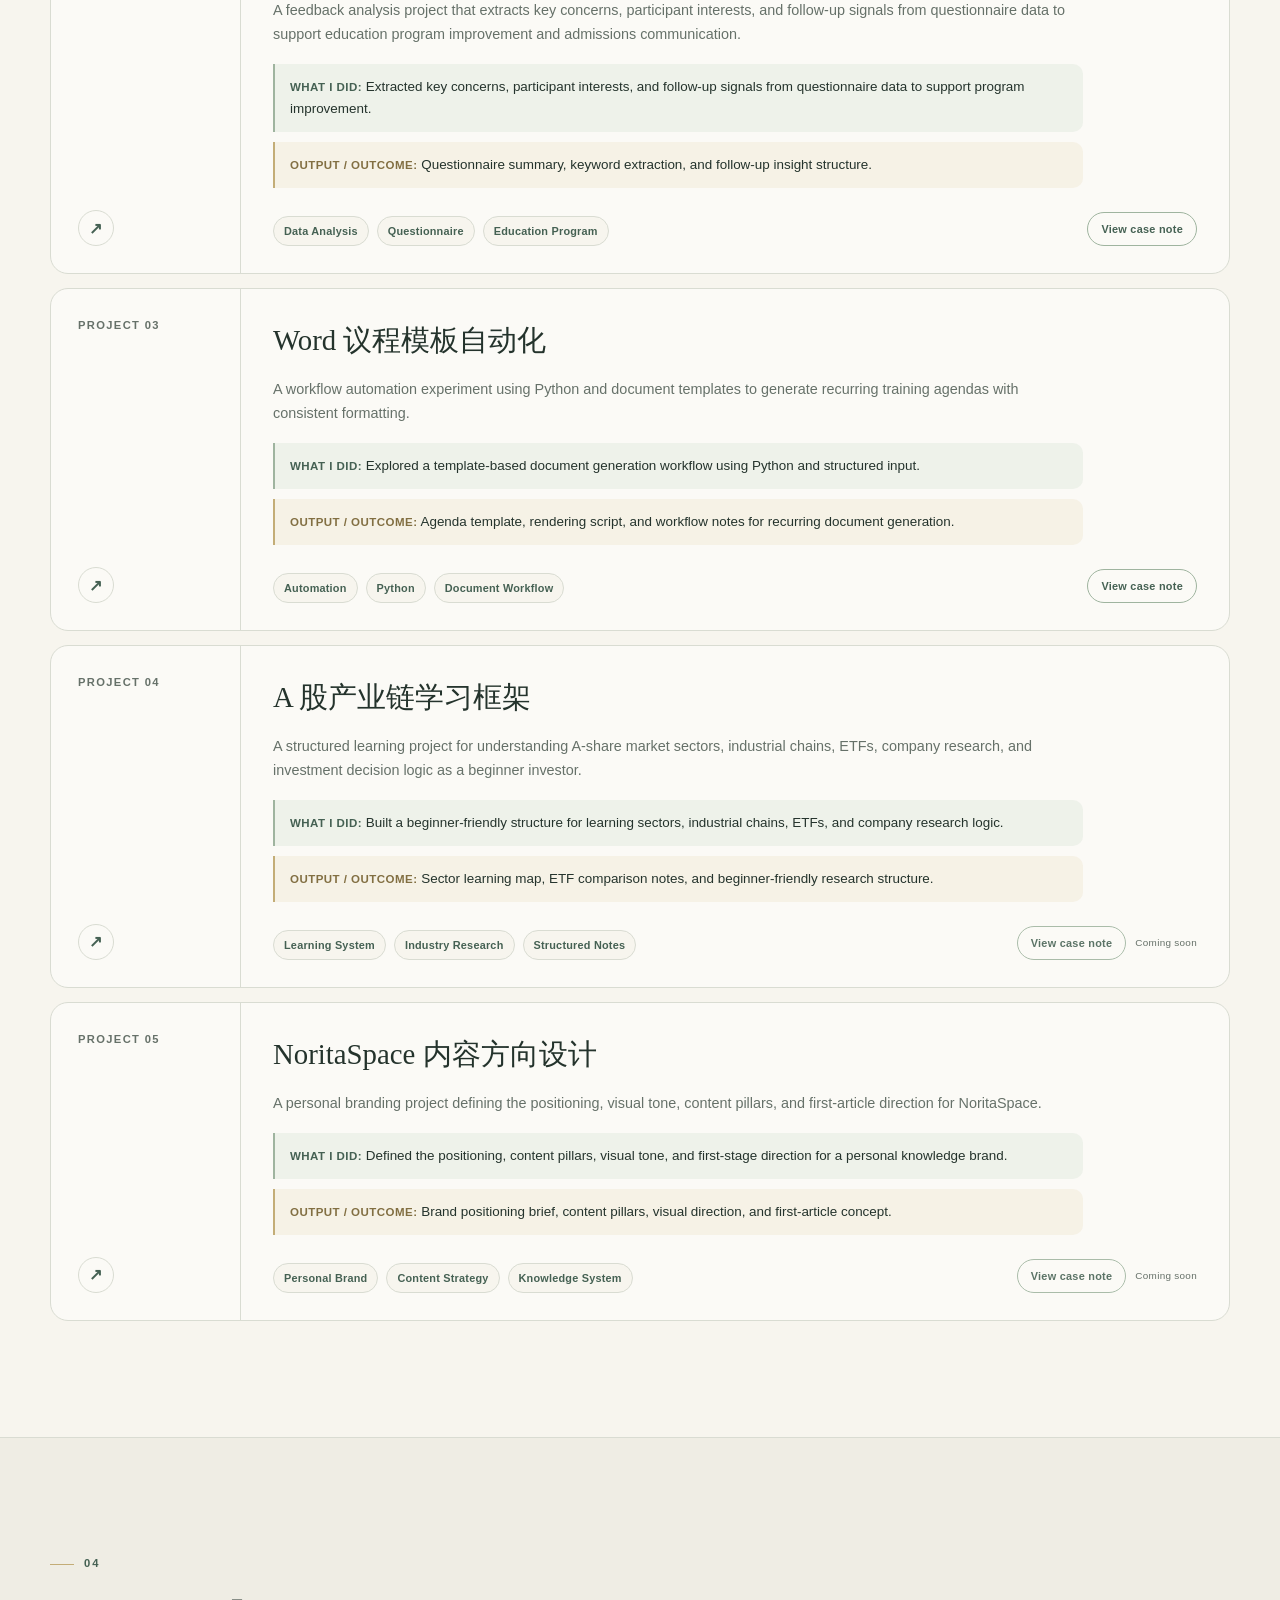
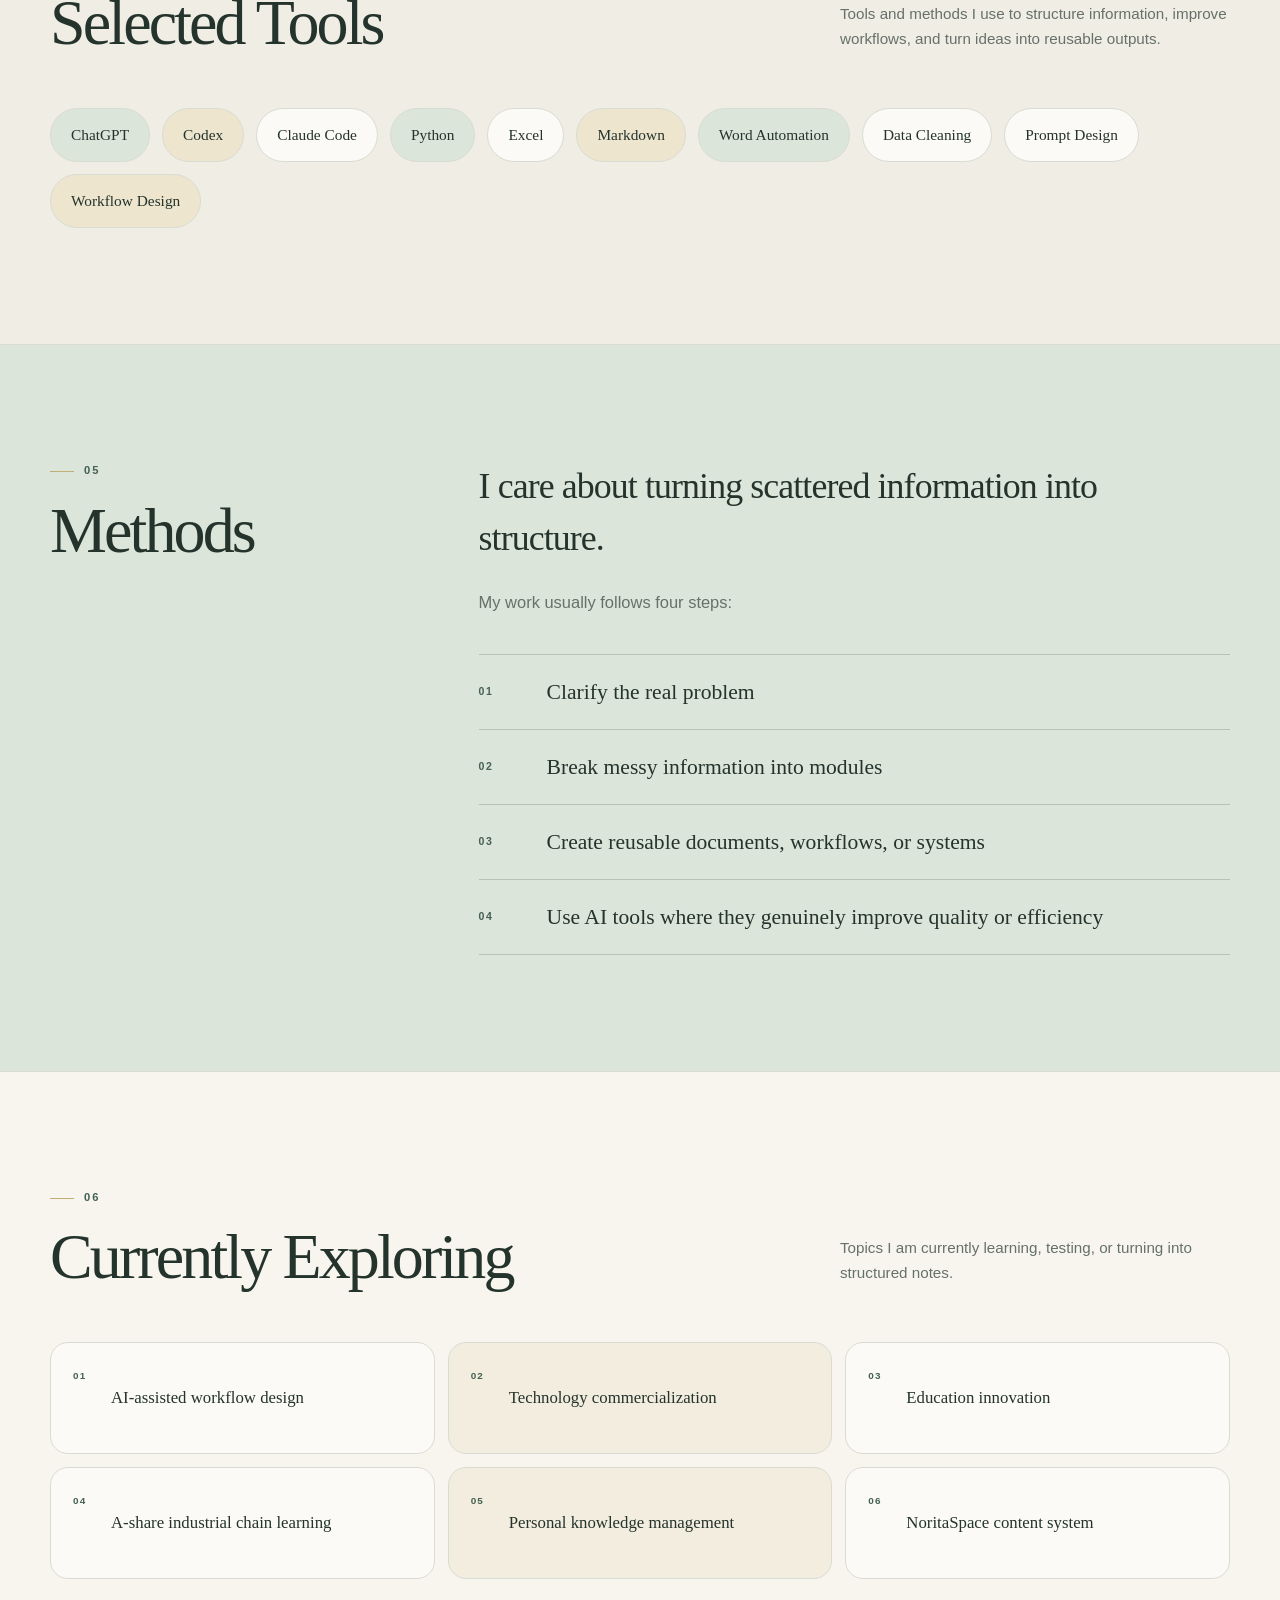
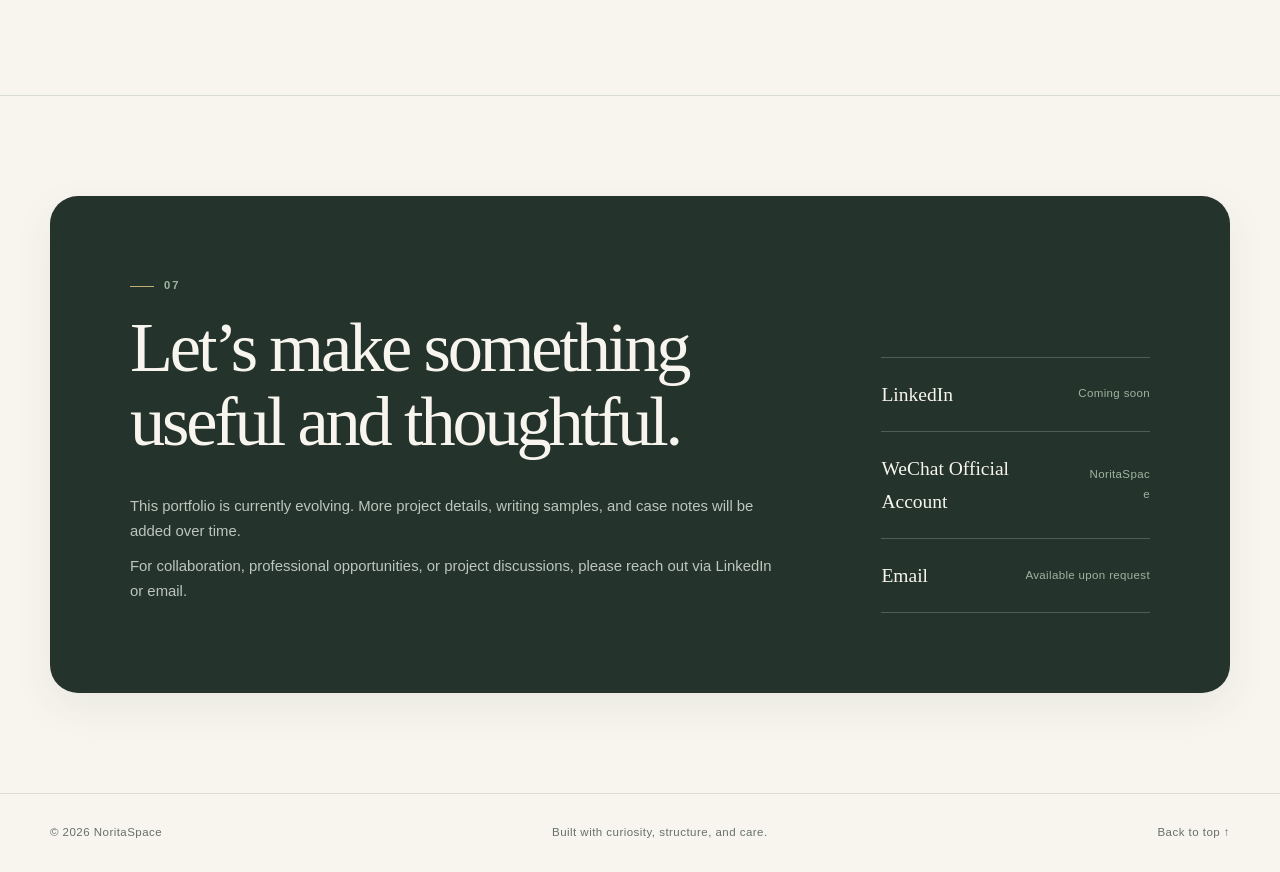
==== commit aa7b3228: "Add questionnaire analysis case note" ====
--- a/index.html
+++ b/index.html
@@ -212,8 +212,7 @@
                   <li>Automation</li><li>Python</li><li>Document Workflow</li>
                 </ul>
                 <div class="case-note-action">
-                  <button class="case-note-link" type="button" disabled>View case note</button>
-                  <span>Coming soon</span>
+                  <a class="case-note-link" href="case-agenda-automation.html">View case note</a>
                 </div>
               </div>
             </div>
